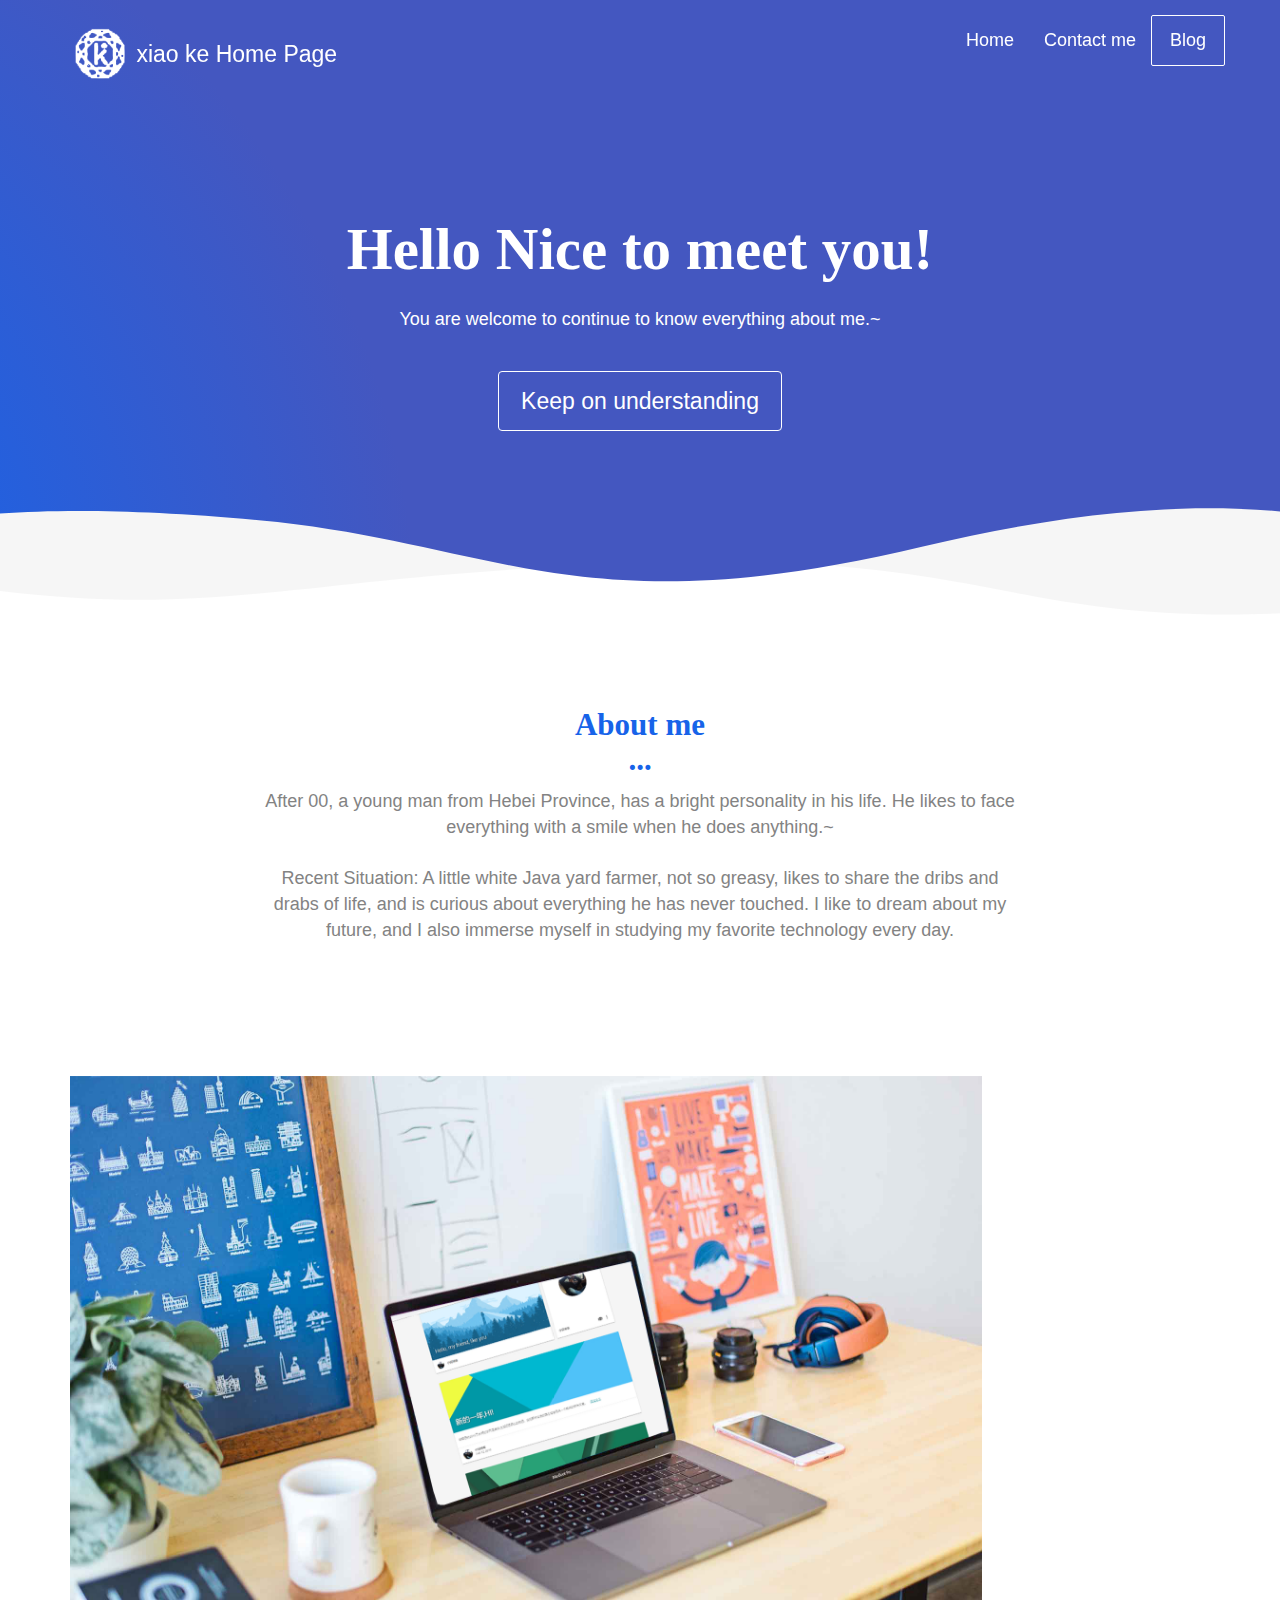
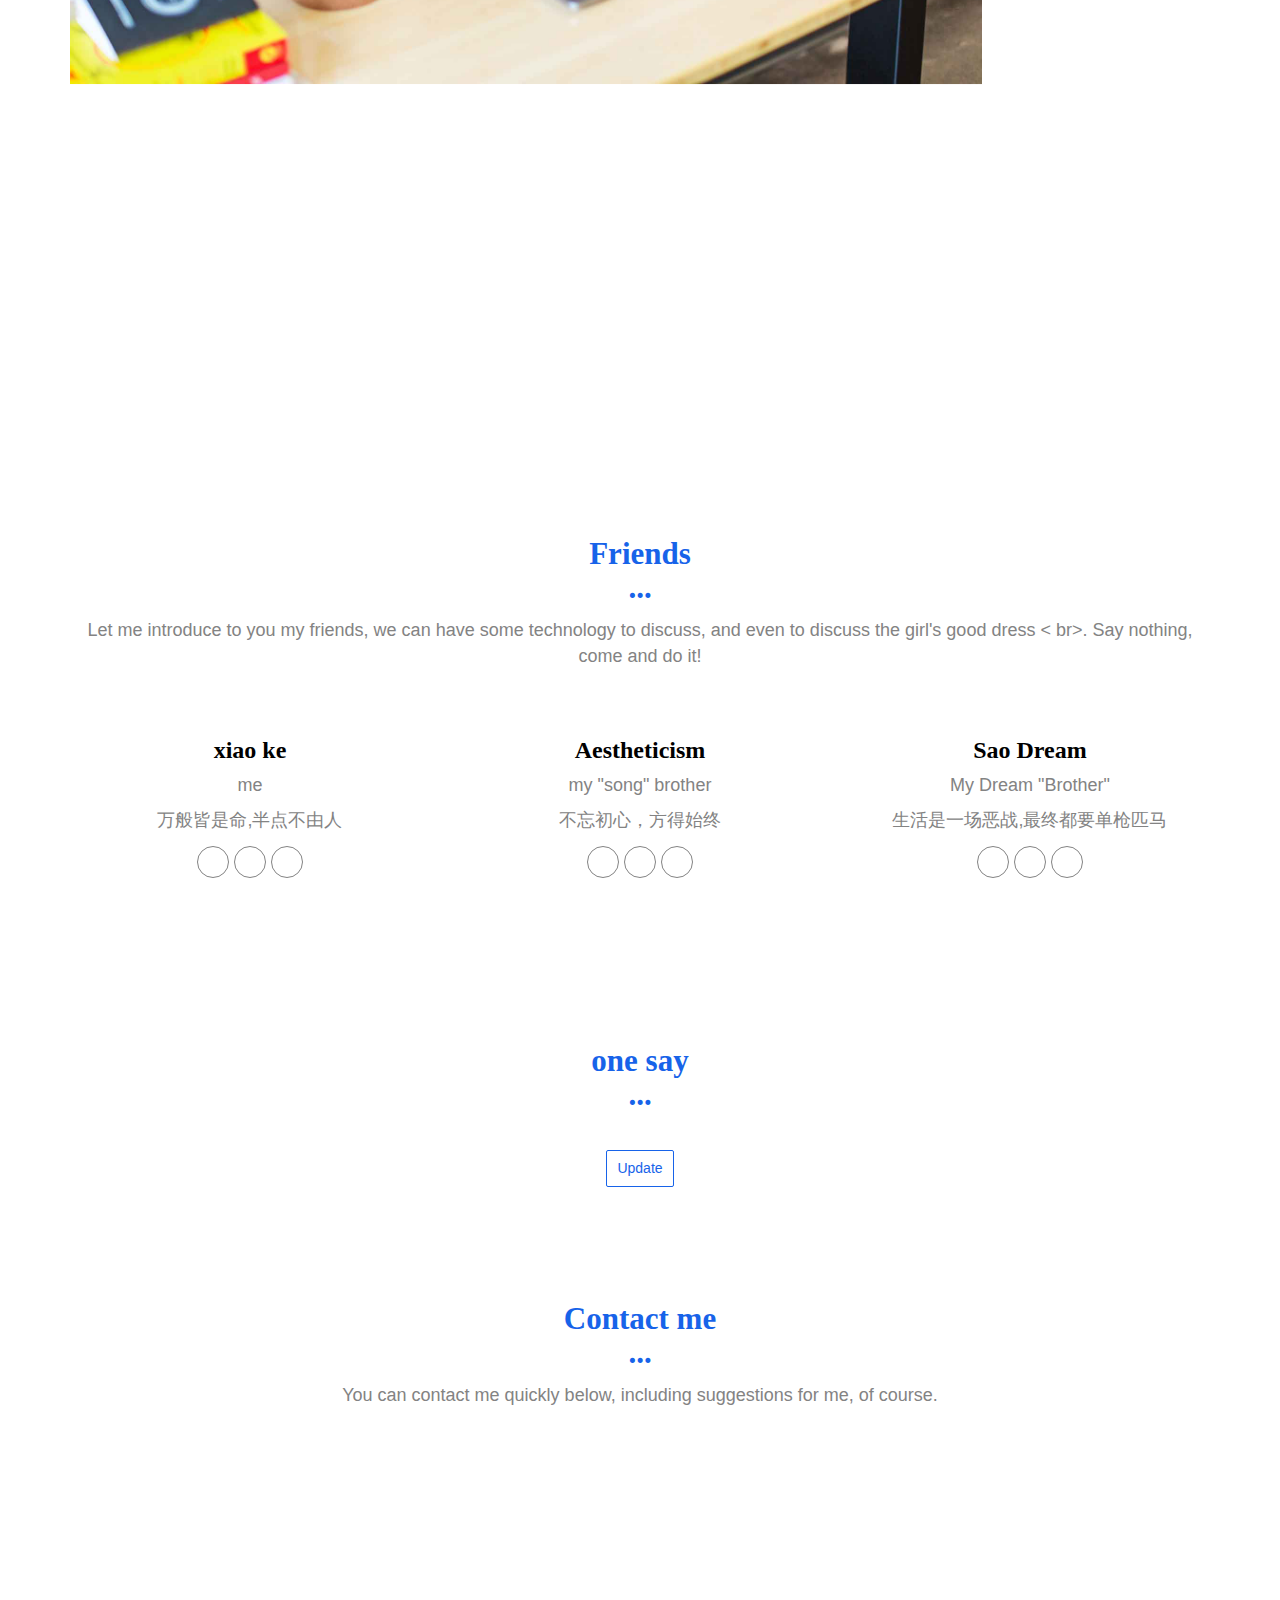
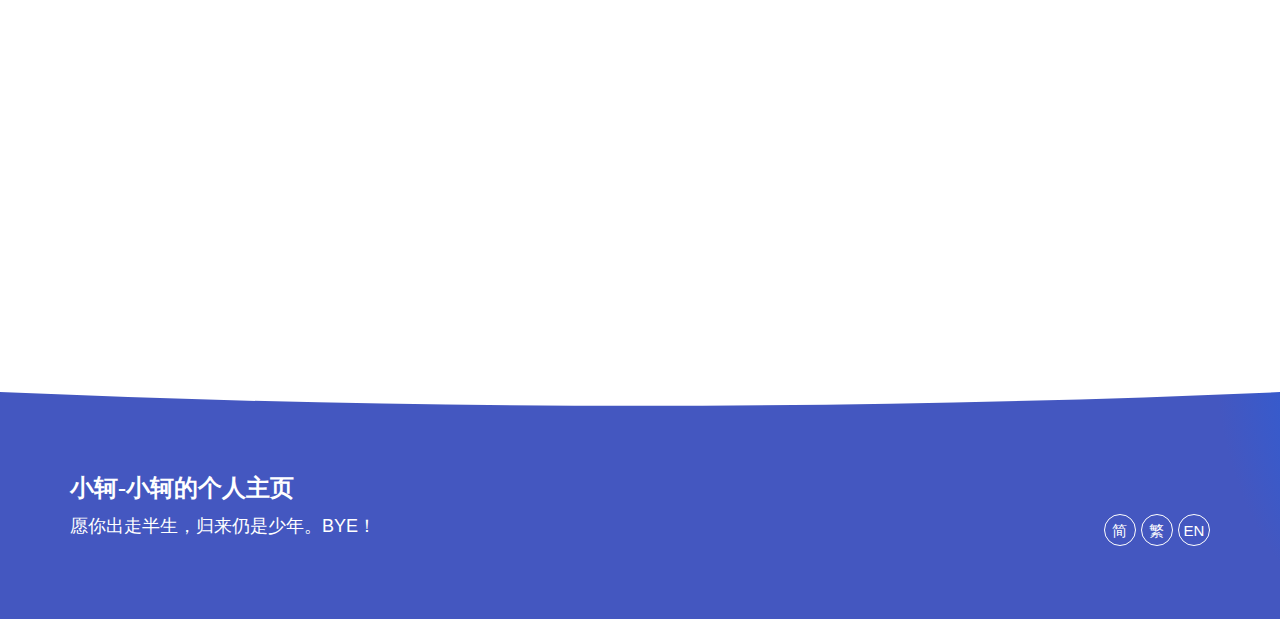
==== en-us/index.html @ dd11d651 "'更新了网站的语言,增加繁体中英'" ====
<!DOCTYPE html>
<html lang="en-us">

<head>
  <meta charset="UTF-8">
  <meta content="IE=edge" http-equiv="X-UA-Compatible">
  <meta content="width=device-width,initial-scale=1" name="viewport">
  <meta name="keywords" content="Small Ke Ke small personal homepage, QQ:2501521908. website: www.keshaowl.cn, small Foucault's personal homepage is small Ke introduced their own page, it is also possible to update their living habits, welcome your arrival. Stationmaster QQ:2501521908">
  <meta name="description" content="Small personal homepage is small Ke Ke introduced their own page, it is also possible to update their living habits, welcome your arrival. Stationmaster QQ:2501521908">

  
  <link href="https://cdn.bootcss.com/font-awesome/4.4.0/css/font-awesome.css" rel="stylesheet">
  <link rel="apple-touch-icon" sizes="180x180" href="https://www.keshaowl.cn/favicon.ico">
  <link href="https://www.keshaowl.cn/favicon.ico" rel="icon">

  <link href="" rel="stylesheet">

  <title>xiao ke - xiao ke personal homepage</title>

  <link href="../assets/css/style.css" rel="stylesheet"></head>

  <!-- en版本调用google字体库 web fonts-->
  <link rel="stylesheet" href="https://fonts.googleapis.com/css?family=Source+Sans+Pro:300,600">
<body> 
<header>
  <nav class="navbar navbar-default active">
    <div class="container">
      <div class="navbar-header">
        <button type="button" class="navbar-toggle collapsed" data-toggle="collapse" data-target="#navbar-collapse" aria-expanded="false">
          <span class="sr-only">Toggle navigation</span>
          <span class="icon-bar"></span>
          <span class="icon-bar"></span>
          <span class="icon-bar"></span>
        </button>
        <a class="navbar-brand" href="#" title="">
          <img src="../logo.png" width="60px" height="60px" class="navbar-logo-img" alt="">
          xiao ke  Home Page
        </a>
      </div>

      <div class="collapse navbar-collapse" id="navbar-collapse">
        <ul class="nav navbar-nav navbar-right">
          <li><a href="./index.html" title="">Home</a></li>
          <li><a href="#concat" title="">Contact me</a></li>
          <li>
            <p>
              <a href="https://www.957xx.cc" class="btn btn-default navbar-btn" title="">Blog</a>
            </p>
          </li>

        </ul>
      </div> 
    </div>
  </nav>
</header>

<!-- index  hi  少年 -->
  <div class="hero-full-container background-image-container white-text-container">
    <div class="container">
      <div class="row">
        <div class="col-xs-12">
          <h1>Hello Nice to meet you!</h1>
          <p>You are welcome to continue to know everything about me.~</p>
          <br>
          <a href="#about" class="btn btn-default btn-lg" title="">Keep on understanding</a>
        </div>
      </div>
    </div>
  </div>

  <div class="section-container">
    <div class="container">
      <div class="row">
        <div class="col-xs-12 col-md-8 col-md-offset-2">
          <div class="text-center" id="about">
            <h2>About me</h2>
            <p>After 00, a young man from Hebei Province, has a bright personality in his life. He likes to face everything with a smile when he does anything.~
            <br>
            <br>
          Recent Situation: A little white Java yard farmer, not so greasy, likes to share the dribs and drabs of life, and is curious about everything he has never touched.

I like to dream about my future, and I also immerse myself in studying my favorite technology every day.
            <br>
        </p>
          </div>
       </div>
      </div>
    </div>
  </div>

  <div class="section-container">
    <div class="container">
      <div class="row">      
          <div class="col-xs-12">


            <div id="carousel-example-generic" class="carousel carousel-fade slide" data-ride="carousel">
                
                <div class="carousel-inner" role="listbox">

                    <div class="item active">
                        <img class="img-responsive" src="../assets/images/img-06.jpg" alt="First slide">
                        <div class="carousel-caption card-shadow reveal">
                          
                          <h3>xiaoke blog</h3>
                          <a class="left carousel-control" href="#carousel-example-generic" role="button" data-slide="prev">
                            <i class="fa fa-chevron-left" aria-hidden="true"></i>
                            <span class="sr-only">Previous</span>
                          </a>
                          <a class="right carousel-control" href="#carousel-example-generic" role="button" data-slide="next">
                            <i class="fa fa-chevron-right" aria-hidden="true"></i>
                            <span class="sr-only">Next</span>
                          </a>
                          <p>
                                &nbsp; &nbsp;Xiao KE blog is my own blog. It has my favorite technology, soul chicken soup and some summaries.

Share your life.

It's also a diary of my own!

Xiao Yi's blog is my own blog. It has my favorite technology, soul chicken soup and some summaries.
Small Ke blog is my own blog operation,
                                <!-- 牛逼山炮大法牛逼,大佬勿喷 -->
                                <br> <br>
                                &nbsp; &nbsp;
                               It was a blog that I started when I was 16 years old. At that time, I was still studying the front-end technology crazily. During this period, I changed it many times and met many friends all the way.
                                <br> <br>
                                &nbsp; &nbsp;
                                No exaggeration to say, it is like a child of mine, you can see the shadow on your body once, welcome you!

                          </p>
                          
                          
                          <a href="https://www.957xx.cc/" class="btn btn-primary" title="Go">
                            Go
                          </a>
                        </div>
                    </div>
                   
                    <div class="item">
                        <img class="img-responsive" src="../assets/images/img-04.jpg" alt="First slide">
                        <div class="carousel-caption card-shadow reveal">

                          <h3>My boot page</h3>
                            <a class="left carousel-control" href="#carousel-example-generic" role="button" data-slide="prev">
                              <i class="fa fa-chevron-left" aria-hidden="true"></i>
                              <span class="sr-only">Previous</span>
                            </a>
                            <a class="right carousel-control" href="#carousel-example-generic" role="button" data-slide="next">
                              <i class="fa fa-chevron-right" aria-hidden="true"></i>
                              <span class="sr-only">Next</span>
                            </a>
                          <p>
                             This page is what I think is a very simple page, but also to the present.
                                 <br>
It may have been thought that it was very simple, but now it still feels very good, can not say the feeling!
                             <br><br>
                             It can lead others to jump around on me, and it is also a simple style that I like very much.

                             <br><br>
                         Of course, this page is my @Big Cousin's, and I didn't write it myself, because I knew it then.

At that time, I didn't know there was a kind of thing called Html.

                          </p>
                         
                          <a href="https://52xk.cc" class="btn btn-primary" title="">
                            Go
                          </a>
                        </div>
                    </div>
               
                </div>
               
            </div>

           
          </div>
          
        </div>  
      
    </div>
  </div>
  

  <div class="section-container">
    <div class="container text-center">
      <div class="row section-container-spacer">
        <div class="col-xs-12 col-md-12">
          <h2>Friends</h2>
          <p>Let me introduce to you my friends, we can have some technology to discuss, and even to discuss the girl's good dress < br>.

Say nothing, come and do it!


             
          </p>
        </div>  
      </div>
      <div class="row">
        <div class="col-xs-12 col-md-4">
          <img src="https://q1.qlogo.cn/g?b=qq&nk=2501521908&s=100" alt="" class="reveal img-responsive reveal-content image-center">
          <h3>xiao ke</h3>
          <h4>me</h4>
          <p>万般皆是命,半点不由人</p>
          <p>
           <a href="tencent://Message/?uin=2501521908" class="social-round-icon fa-icon" title="">
              <i class="fa fa-qq" aria-hidden="true"></i>
            </a>
            <a href="https://github.com/a2501521908" class="social-round-icon fa-icon" title="">
              <i class="fa fa-github" aria-hidden="true"></i>
            </a>
            <a href="#" class="social-round-icon fa-icon" title="">
              <i class="fa fa-home" aria-hidden="true"></i>
            </a>
          </p>
        </div>
       
        <div class="col-xs-12 col-md-4">
          <img src="https://q1.qlogo.cn/g?b=qq&nk=2489193530&s=100" alt="" class="reveal img-responsive reveal-content image-center">
          <h3>Aestheticism</h3>
          <h4>my "song" brother</h4>
          <p>不忘初心，方得始终</p>
          <p>
           <a href="tencent://Message/?uin=2489193530" class="social-round-icon fa-icon" title="">
              <i class="fa fa-qq" aria-hidden="true"></i>
            </a>
            <a href="https://github.com/doubigroup" class="social-round-icon fa-icon" title="">
              <i class="fa fa-github" aria-hidden="true"></i>
            </a>
            <a href="http://qsong.top" class="social-round-icon fa-icon" title="">
              <i class="fa fa-home" aria-hidden="true"></i>
            </a>
          </p>
        </div>
        <div class="col-xs-12 col-md-4">
          <img src="https://q1.qlogo.cn/g?b=qq&nk=1603889221&s=100" alt="" class="reveal img-responsive reveal-content image-center">
          <h3>Sao Dream</h3>
          <h4>My Dream "Brother"</h4>
          <p>生活是一场恶战,最终都要单枪匹马</p>
          <p>
            <a href="tencent://Message/?uin=1603889221" class="social-round-icon fa-icon" title="">
              <i class="fa fa-qq" aria-hidden="true"></i>
            </a>
            <a href="https://github.com/1603889221" class="social-round-icon fa-icon" title="">
              <i class="fa fa-github" aria-hidden="true"></i>
            </a>
            <a href="https://www.uo33.cn/" class="social-round-icon fa-icon" title="">
              <i class="fa fa-home" aria-hidden="true"></i>
            </a>
          </p>
        </div>
      </div>
    </div>
  </div>

  <div class="section-container">
    <div class="container text-center">
      <div class="row section-container-spacer">
        <div class="col-xs-12 col-md-12">
          <h2 class="text-center">one say</h2>
          <p id="onesaying"></p>

          <br>
          <button class="btn btn-primary btn-sm" type="button" id="resetonesaying">Update</button>
        </div>  
      </div>
      
  </div>
 
 
  <div class="section-container contact-container" id="concat">
    <div class="container">
      <div class="row">
        <div class="col-xs-12 col-md-12">
          <div class="section-container-spacer">
            <h2 class="text-center">Contact me</h2>
            <p class="text-center">You can contact me quickly below, including suggestions for me, of course.</p>
          </div>
          <div class="card-container">
            <div class="card card-shadow col-xs-10 col-xs-offset-1 col-md-8 col-md-offset-2 reveal">
              <form action="" class="reveal-content">
                <div class="row">
                  <div class="col-md-7">
                    <div class="form-group">
                      <input type="email" class="form-control" id="email" placeholder="Your email">
                    </div>
                    <div class="form-group">
                      <input type="text" class="form-control" id="subject" placeholder="Title">
                    </div>
                    <div class="form-group">
                      <textarea class="form-control" rows="3" placeholder="Message"></textarea>
                    </div>
                    <button type="submit" class="btn btn-primary">Submit</button>
                  </div>
                  <div class="col-md-5">
                    <ul class="list-unstyled address-container">
                      <li>
                        <span class="fa-icon">
                          <i class="fa fa-envelope" aria-hidden="true"></i>
                        </span>
                        admin@957xx.cc
                      </li>
                      <li>
                        <span class="fa-icon">
                          <i class="fa fa-weibo" aria-hidden="true"></i>
                        </span>
                        <a href="https://weibo.com/u/5658942780/">@你老公叫小轲么</a> 

                      </li>
                    </ul>
                  </div>
                </div>
              </form>
            </div>
         
            </div>
          </div>
        </div>  
      </div>
    </div>
  </div>

<script>
  document.addEventListener("DOMContentLoaded", function (event) {
    navbarFixedTopAnimation();
  });
</script>

<footer class="footer-container white-text-container">
  <div class="container">
    <div class="row">

     
      <div class="col-xs-12">
        <h3>小轲-小轲的个人主页</h3>

        <div class="row">
          <div class="col-xs-12 col-sm-7">
            <p>愿你出走半生，归来仍是少年。<a href="http://52xk.cc/" target="_blank" title="">BYE！</a>
            </p>
          </div>
          <div class="col-xs-12 col-sm-5">
            <p class="text-right">
              <a href="../index.html" class="social-round-icon white-round-icon fa-icon" title="">
                 简
              </a>
              <a href="../zh-hk/index.html" class="social-round-icon white-round-icon fa-icon" title="">
                 繁
              </a>
              <a href="#" class="social-round-icon white-round-icon fa-icon" title="">
                 EN
              </a>
            </p>
          </div>
        </div>
      </div>
    </div>
  </div>
</footer>

<script>
  document.addEventListener("DOMContentLoaded", function (event) {
    navActivePage();
    scrollRevelation('.reveal');
  });
</script>

<script type="text/javascript" src="../assets/js/main.js"></script></body>

<script src="https://cdn.bootcss.com/jquery/3.3.1/jquery.min.js"></script>
<script type="text/javascript">
    var resulthtml="";
   $(function(){
         //页面加载就调用onesayhtml()函数,直接显示
         onesayhtml();
         $("#resetonesaying").click(function(){
            //把返回结果给清空,否则就会重复追加
            resulthtml="";
            onesayhtml();
         })
    })


   function onesayhtml(){
     $.ajax({
        type:"get", 
        url:"https://v1.hitokoto.cn/?c=d&encode=json",
        data:null,
        success:function(data){
            resulthtml+=data.hitokoto+"——"+data.from;
            $("#onesaying").html(resulthtml);
        },
        error:function(){
            Console.log('出错了,我得告诉我的主人');
        }
      
   })
   }    
</script>

</html>
---- assets/css/style.css ----
* Bootstrap v3.3.7 (http://getbootstrap.com)
 * Copyright 2011-2016 Twitter, Inc.
 * Licensed under MIT (https://github.com/twbs/bootstrap/blob/master/LICENSE)
 */
/*! normalize.css v3.0.3 | MIT License | github.com/necolas/normalize.css */html{font-family:sans-serif;-ms-text-size-adjust:100%;-webkit-text-size-adjust:100%}body{margin:0}article,aside,details,figcaption,figure,footer,header,hgroup,main,menu,nav,section,summary{display:block}audio,canvas,progress,video{display:inline-block;vertical-align:baseline}audio:not([controls]){display:none;height:0}[hidden],template{display:none}a{background-color:transparent}a:active,a:hover{outline:0}abbr[title]{border-bottom:1px dotted}b,strong{font-weight:700}dfn{font-style:italic}h1{font-size:2em;margin:.67em 0}mark{background:#ff0;color:#000}small{font-size:80%}sub,sup{font-size:75%;line-height:0;position:relative;vertical-align:baseline}sup{top:-.5em}sub{bottom:-.25em}img{border:0}svg:not(:root){overflow:hidden}figure{margin:1em 40px}hr{box-sizing:content-box;height:0}pre{overflow:auto}code,kbd,pre,samp{font-family:monospace,monospace;font-size:1em}button,input,optgroup,select,textarea{color:inherit;font:inherit;margin:0}button{overflow:visible}button,select{text-transform:none}button,html input[type=button],input[type=reset],input[type=submit]{-webkit-appearance:button;cursor:pointer}button[disabled],html input[disabled]{cursor:default}button::-moz-focus-inner,input::-moz-focus-inner{border:0;padding:0}input{line-height:normal}input[type=checkbox],input[type=radio]{box-sizing:border-box;padding:0}input[type=number]::-webkit-inner-spin-button,input[type=number]::-webkit-outer-spin-button{height:auto}input[type=search]{-webkit-appearance:textfield;box-sizing:content-box}input[type=search]::-webkit-search-cancel-button,input[type=search]::-webkit-search-decoration{-webkit-appearance:none}fieldset{border:1px solid silver;margin:0 2px;padding:.35em .625em .75em}textarea{overflow:auto}optgroup{font-weight:700}table{border-collapse:collapse;border-spacing:0}td,th{padding:0}

/*! Source: https://github.com/h5bp/html5-boilerplate/blob/master/src/css/main.css */@media print{*,:after,:before{background:transparent!important;color:#000!important;box-shadow:none!important;text-shadow:none!important}a,a:visited{text-decoration:underline}a[href]:after{content:" (" attr(href) ")"}abbr[title]:after{content:" (" attr(title) ")"}a[href^="#"]:after,a[href^="javascript:"]:after{content:""}blockquote,pre{border:1px solid #999;page-break-inside:avoid}thead{display:table-header-group}img,tr{page-break-inside:avoid}img{max-width:100%!important}h2,h3,p{orphans:3;widows:3}h2,h3{page-break-after:avoid}.navbar{display:none}.btn>.caret,.dropup>.btn>.caret{border-top-color:#000!important}.label{border:1px solid #000}.table{border-collapse:collapse!important}.table td,.table th{background-color:#fff!important}.table-bordered td,.table-bordered th{border:1px solid #ddd!important}}*,:after,:before{-webkit-box-sizing:border-box;-moz-box-sizing:border-box;box-sizing:border-box}html{font-size:10px;-webkit-tap-highlight-color:transparent}body{font-family:Hind Siliguri,Helvetica,Arial,sans-serif;font-size:18px;line-height:1.42857;color:#838383;background-color:#fff}button,input,select,textarea{font-family:inherit;font-size:inherit;line-height:inherit}a{color:#1763e9;text-decoration:none}a:focus,a:hover{color:#1045a4;text-decoration:underline}a:focus{outline:5px auto -webkit-focus-ring-color;outline-offset:-2px}figure{margin:0}img{vertical-align:middle}.img-responsive{display:block;max-width:100%;height:auto}.img-rounded{border-radius:4px}.img-thumbnail{padding:4px;line-height:1.42857;background-color:#fff;border:1px solid #ddd;border-radius:2px;-webkit-transition:all .2s ease-in-out;-o-transition:all .2s ease-in-out;transition:all .2s ease-in-out;display:inline-block;max-width:100%;height:auto}.img-circle{border-radius:50%}hr{margin-top:25px;margin-bottom:25px;border:0;border-top:1px solid #eee}.sr-only{position:absolute;width:1px;height:1px;margin:-1px;padding:0;overflow:hidden;clip:rect(0,0,0,0);border:0}.sr-only-focusable:active,.sr-only-focusable:focus{position:static;width:auto;height:auto;margin:0;overflow:visible;clip:auto}[role=button]{cursor:pointer}.h1,.h2,.h3,.h4,.h5,.h6,h1,h2,h3,h4,h5,h6{font-family:Martel,Times New Roman,Times,serif;font-weight:900;line-height:1.1;color:#1763e9}.h1 .small,.h1 small,.h2 .small,.h2 small,.h3 .small,.h3 small,.h4 .small,.h4 small,.h5 .small,.h5 small,.h6 .small,.h6 small,h1 .small,h1 small,h2 .small,h2 small,h3 .small,h3 small,h4 .small,h4 small,h5 .small,h5 small,h6 .small,h6 small{font-weight:400;line-height:1;color:#777}.h1,.h2,.h3,h1,h2,h3{margin-top:25px;margin-bottom:12.5px}.h1 .small,.h1 small,.h2 .small,.h2 small,.h3 .small,.h3 small,h1 .small,h1 small,h2 .small,h2 small,h3 .small,h3 small{font-size:65%}.h4,.h5,.h6,h4,h5,h6{margin-top:12.5px;margin-bottom:12.5px}.h4 .small,.h4 small,.h5 .small,.h5 small,.h6 .small,.h6 small,h4 .small,h4 small,h5 .small,h5 small,h6 .small,h6 small{font-size:75%}.h1,h1{font-size:59px}.h2,h2{font-size:31px}.h3,h3{font-size:24px}.h4,.h5,h4,h5{font-size:18px}.h6,h6{font-size:16px}p{margin:0 0 12.5px}.lead{margin-bottom:25px;font-size:20px;font-weight:300;line-height:1.4}@media (min-width:768px){.lead{font-size:27px}}.small,small{font-size:77%}.mark,mark{background-color:#fcf8e3;padding:.2em}.text-left{text-align:left}.text-right{text-align:right}.text-center{text-align:center}.text-justify{text-align:justify}.text-nowrap{white-space:nowrap}.text-lowercase{text-transform:lowercase}.initialism,.text-uppercase{text-transform:uppercase}.text-capitalize{text-transform:capitalize}.text-muted{color:#777}.text-primary{color:#1763e9}a.text-primary:focus,a.text-primary:hover{color:#124fbb}.text-success{color:#fff}a.text-success:focus,a.text-success:hover{color:#e6e6e6}.text-info{color:#31708f}a.text-info:focus,a.text-info:hover{color:#245269}.text-warning{color:#8a6d3b}a.text-warning:focus,a.text-warning:hover{color:#66512c}.text-danger{color:#fff}a.text-danger:focus,a.text-danger:hover{color:#e6e6e6}.bg-primary{color:#fff;background-color:#1763e9}a.bg-primary:focus,a.bg-primary:hover{background-color:#124fbb}.bg-success{background-color:#08005f}a.bg-success:focus,a.bg-success:hover{background-color:#04002c}.bg-info{background-color:#d9edf7}a.bg-info:focus,a.bg-info:hover{background-color:#afd9ee}.bg-warning{background-color:#fcf8e3}a.bg-warning:focus,a.bg-warning:hover{background-color:#f7ecb5}.bg-danger{background-color:#ca044b}a.bg-danger:focus,a.bg-danger:hover{background-color:#980338}.page-header{padding-bottom:11.5px;margin:50px 0 25px;border-bottom:1px solid #eee}ol,ul{margin-top:0;margin-bottom:12.5px}ol ol,ol ul,ul ol,ul ul{margin-bottom:0}.list-inline,.list-unstyled{padding-left:0;list-style:none}.list-inline{margin-left:-5px}.list-inline>li{display:inline-block;padding-left:5px;padding-right:5px}dl{margin-top:0;margin-bottom:25px}dd,dt{line-height:1.42857}dt{font-weight:700}dd{margin-left:0}.dl-horizontal dd:after,.dl-horizontal dd:before{content:" ";display:table}.dl-horizontal dd:after{clear:both}@media (min-width:768px){.dl-horizontal dt{float:left;width:160px;clear:left;text-align:right;overflow:hidden;text-overflow:ellipsis;white-space:nowrap}.dl-horizontal dd{margin-left:180px}}abbr[data-original-title],abbr[title]{cursor:help;border-bottom:1px dotted #777}.initialism{font-size:90%}blockquote{padding:12.5px 25px;margin:0 0 25px;font-size:22.5px;border-left:5px solid #eee}blockquote ol:last-child,blockquote p:last-child,blockquote ul:last-child{margin-bottom:0}blockquote .small,blockquote footer,blockquote small{display:block;font-size:80%;line-height:1.42857;color:#777}blockquote .small:before,blockquote footer:before,blockquote small:before{content:"\2014   \A0"}.blockquote-reverse,blockquote.pull-right{padding-right:15px;padding-left:0;border-right:5px solid #eee;border-left:0;text-align:right}.blockquote-reverse .small:before,.blockquote-reverse footer:before,.blockquote-reverse small:before,blockquote.pull-right .small:before,blockquote.pull-right footer:before,blockquote.pull-right small:before{content:""}.blockquote-reverse .small:after,.blockquote-reverse footer:after,.blockquote-reverse small:after,blockquote.pull-right .small:after,blockquote.pull-right footer:after,blockquote.pull-right small:after{content:"\A0   \2014"}address{margin-bottom:25px;font-style:normal;line-height:1.42857}code,kbd,pre,samp{font-family:Menlo,Monaco,Consolas,Courier New,monospace}code{color:#c7254e;background-color:#f9f2f4}code,kbd{padding:2px 4px;font-size:90%;border-radius:2px}kbd{color:#fff;background-color:#333;box-shadow:inset 0 -1px 0 rgba(0,0,0,.25)}kbd kbd{padding:0;font-size:100%;font-weight:700;box-shadow:none}pre{display:block;padding:12px;margin:0 0 12.5px;font-size:17px;line-height:1.42857;word-break:break-all;word-wrap:break-word;color:#333;background-color:#f5f5f5;border:1px solid #ccc;border-radius:2px}pre code{padding:0;font-size:inherit;color:inherit;white-space:pre-wrap;background-color:transparent;border-radius:0}.pre-scrollable{max-height:340px;overflow-y:scroll}.container{margin-right:auto;margin-left:auto;padding-left:15px;padding-right:15px}.container:after,.container:before{content:" ";display:table}.container:after{clear:both}@media (min-width:768px){.container{width:750px}}@media (min-width:992px){.container{width:970px}}@media (min-width:1200px){.container{width:1170px}}.container-fluid{margin-right:auto;margin-left:auto;padding-left:15px;padding-right:15px}.container-fluid:after,.container-fluid:before{content:" ";display:table}.container-fluid:after{clear:both}.row{margin-left:-15px;margin-right:-15px}.row:after,.row:before{content:" ";display:table}.row:after{clear:both}.col-lg-1,.col-lg-2,.col-lg-3,.col-lg-4,.col-lg-5,.col-lg-6,.col-lg-7,.col-lg-8,.col-lg-9,.col-lg-10,.col-lg-11,.col-lg-12,.col-md-1,.col-md-2,.col-md-3,.col-md-4,.col-md-5,.col-md-6,.col-md-7,.col-md-8,.col-md-9,.col-md-10,.col-md-11,.col-md-12,.col-sm-1,.col-sm-2,.col-sm-3,.col-sm-4,.col-sm-5,.col-sm-6,.col-sm-7,.col-sm-8,.col-sm-9,.col-sm-10,.col-sm-11,.col-sm-12,.col-xs-1,.col-xs-2,.col-xs-3,.col-xs-4,.col-xs-5,.col-xs-6,.col-xs-7,.col-xs-8,.col-xs-9,.col-xs-10,.col-xs-11,.col-xs-12{position:relative;min-height:1px;padding-left:15px;padding-right:15px}.col-xs-1,.col-xs-2,.col-xs-3,.col-xs-4,.col-xs-5,.col-xs-6,.col-xs-7,.col-xs-8,.col-xs-9,.col-xs-10,.col-xs-11,.col-xs-12{float:left}.col-xs-1{width:8.33333%}.col-xs-2{width:16.66667%}.col-xs-3{width:25%}.col-xs-4{width:33.33333%}.col-xs-5{width:41.66667%}.col-xs-6{width:50%}.col-xs-7{width:58.33333%}.col-xs-8{width:66.66667%}.col-xs-9{width:75%}.col-xs-10{width:83.33333%}.col-xs-11{width:91.66667%}.col-xs-12{width:100%}.col-xs-pull-0{right:auto}.col-xs-pull-1{right:8.33333%}.col-xs-pull-2{right:16.66667%}.col-xs-pull-3{right:25%}.col-xs-pull-4{right:33.33333%}.col-xs-pull-5{right:41.66667%}.col-xs-pull-6{right:50%}.col-xs-pull-7{right:58.33333%}.col-xs-pull-8{right:66.66667%}.col-xs-pull-9{right:75%}.col-xs-pull-10{right:83.33333%}.col-xs-pull-11{right:91.66667%}.col-xs-pull-12{right:100%}.col-xs-push-0{left:auto}.col-xs-push-1{left:8.33333%}.col-xs-push-2{left:16.66667%}.col-xs-push-3{left:25%}.col-xs-push-4{left:33.33333%}.col-xs-push-5{left:41.66667%}.col-xs-push-6{left:50%}.col-xs-push-7{left:58.33333%}.col-xs-push-8{left:66.66667%}.col-xs-push-9{left:75%}.col-xs-push-10{left:83.33333%}.col-xs-push-11{left:91.66667%}.col-xs-push-12{left:100%}.col-xs-offset-0{margin-left:0}.col-xs-offset-1{margin-left:8.33333%}.col-xs-offset-2{margin-left:16.66667%}.col-xs-offset-3{margin-left:25%}.col-xs-offset-4{margin-left:33.33333%}.col-xs-offset-5{margin-left:41.66667%}.col-xs-offset-6{margin-left:50%}.col-xs-offset-7{margin-left:58.33333%}.col-xs-offset-8{margin-left:66.66667%}.col-xs-offset-9{margin-left:75%}.col-xs-offset-10{margin-left:83.33333%}.col-xs-offset-11{margin-left:91.66667%}.col-xs-offset-12{margin-left:100%}@media (min-width:768px){.col-sm-1,.col-sm-2,.col-sm-3,.col-sm-4,.col-sm-5,.col-sm-6,.col-sm-7,.col-sm-8,.col-sm-9,.col-sm-10,.col-sm-11,.col-sm-12{float:left}.col-sm-1{width:8.33333%}.col-sm-2{width:16.66667%}.col-sm-3{width:25%}.col-sm-4{width:33.33333%}.col-sm-5{width:41.66667%}.col-sm-6{width:50%}.col-sm-7{width:58.33333%}.col-sm-8{width:66.66667%}.col-sm-9{width:75%}.col-sm-10{width:83.33333%}.col-sm-11{width:91.66667%}.col-sm-12{width:100%}.col-sm-pull-0{right:auto}.col-sm-pull-1{right:8.33333%}.col-sm-pull-2{right:16.66667%}.col-sm-pull-3{right:25%}.col-sm-pull-4{right:33.33333%}.col-sm-pull-5{right:41.66667%}.col-sm-pull-6{right:50%}.col-sm-pull-7{right:58.33333%}.col-sm-pull-8{right:66.66667%}.col-sm-pull-9{right:75%}.col-sm-pull-10{right:83.33333%}.col-sm-pull-11{right:91.66667%}.col-sm-pull-12{right:100%}.col-sm-push-0{left:auto}.col-sm-push-1{left:8.33333%}.col-sm-push-2{left:16.66667%}.col-sm-push-3{left:25%}.col-sm-push-4{left:33.33333%}.col-sm-push-5{left:41.66667%}.col-sm-push-6{left:50%}.col-sm-push-7{left:58.33333%}.col-sm-push-8{left:66.66667%}.col-sm-push-9{left:75%}.col-sm-push-10{left:83.33333%}.col-sm-push-11{left:91.66667%}.col-sm-push-12{left:100%}.col-sm-offset-0{margin-left:0}.col-sm-offset-1{margin-left:8.33333%}.col-sm-offset-2{margin-left:16.66667%}.col-sm-offset-3{margin-left:25%}.col-sm-offset-4{margin-left:33.33333%}.col-sm-offset-5{margin-left:41.66667%}.col-sm-offset-6{margin-left:50%}.col-sm-offset-7{margin-left:58.33333%}.col-sm-offset-8{margin-left:66.66667%}.col-sm-offset-9{margin-left:75%}.col-sm-offset-10{margin-left:83.33333%}.col-sm-offset-11{margin-left:91.66667%}.col-sm-offset-12{margin-left:100%}}@media (min-width:992px){.col-md-1,.col-md-2,.col-md-3,.col-md-4,.col-md-5,.col-md-6,.col-md-7,.col-md-8,.col-md-9,.col-md-10,.col-md-11,.col-md-12{float:left}.col-md-1{width:8.33333%}.col-md-2{width:16.66667%}.col-md-3{width:25%}.col-md-4{width:33.33333%}.col-md-5{width:41.66667%}.col-md-6{width:50%}.col-md-7{width:58.33333%}.col-md-8{width:66.66667%}.col-md-9{width:75%}.col-md-10{width:83.33333%}.col-md-11{width:91.66667%}.col-md-12{width:100%}.col-md-pull-0{right:auto}.col-md-pull-1{right:8.33333%}.col-md-pull-2{right:16.66667%}.col-md-pull-3{right:25%}.col-md-pull-4{right:33.33333%}.col-md-pull-5{right:41.66667%}.col-md-pull-6{right:50%}.col-md-pull-7{right:58.33333%}.col-md-pull-8{right:66.66667%}.col-md-pull-9{right:75%}.col-md-pull-10{right:83.33333%}.col-md-pull-11{right:91.66667%}.col-md-pull-12{right:100%}.col-md-push-0{left:auto}.col-md-push-1{left:8.33333%}.col-md-push-2{left:16.66667%}.col-md-push-3{left:25%}.col-md-push-4{left:33.33333%}.col-md-push-5{left:41.66667%}.col-md-push-6{left:50%}.col-md-push-7{left:58.33333%}.col-md-push-8{left:66.66667%}.col-md-push-9{left:75%}.col-md-push-10{left:83.33333%}.col-md-push-11{left:91.66667%}.col-md-push-12{left:100%}.col-md-offset-0{margin-left:0}.col-md-offset-1{margin-left:8.33333%}.col-md-offset-2{margin-left:16.66667%}.col-md-offset-3{margin-left:25%}.col-md-offset-4{margin-left:33.33333%}.col-md-offset-5{margin-left:41.66667%}.col-md-offset-6{margin-left:50%}.col-md-offset-7{margin-left:58.33333%}.col-md-offset-8{margin-left:66.66667%}.col-md-offset-9{margin-left:75%}.col-md-offset-10{margin-left:83.33333%}.col-md-offset-11{margin-left:91.66667%}.col-md-offset-12{margin-left:100%}}@media (min-width:1200px){.col-lg-1,.col-lg-2,.col-lg-3,.col-lg-4,.col-lg-5,.col-lg-6,.col-lg-7,.col-lg-8,.col-lg-9,.col-lg-10,.col-lg-11,.col-lg-12{float:left}.col-lg-1{width:8.33333%}.col-lg-2{width:16.66667%}.col-lg-3{width:25%}.col-lg-4{width:33.33333%}.col-lg-5{width:41.66667%}.col-lg-6{width:50%}.col-lg-7{width:58.33333%}.col-lg-8{width:66.66667%}.col-lg-9{width:75%}.col-lg-10{width:83.33333%}.col-lg-11{width:91.66667%}.col-lg-12{width:100%}.col-lg-pull-0{right:auto}.col-lg-pull-1{right:8.33333%}.col-lg-pull-2{right:16.66667%}.col-lg-pull-3{right:25%}.col-lg-pull-4{right:33.33333%}.col-lg-pull-5{right:41.66667%}.col-lg-pull-6{right:50%}.col-lg-pull-7{right:58.33333%}.col-lg-pull-8{right:66.66667%}.col-lg-pull-9{right:75%}.col-lg-pull-10{right:83.33333%}.col-lg-pull-11{right:91.66667%}.col-lg-pull-12{right:100%}.col-lg-push-0{left:auto}.col-lg-push-1{left:8.33333%}.col-lg-push-2{left:16.66667%}.col-lg-push-3{left:25%}.col-lg-push-4{left:33.33333%}.col-lg-push-5{left:41.66667%}.col-lg-push-6{left:50%}.col-lg-push-7{left:58.33333%}.col-lg-push-8{left:66.66667%}.col-lg-push-9{left:75%}.col-lg-push-10{left:83.33333%}.col-lg-push-11{left:91.66667%}.col-lg-push-12{left:100%}.col-lg-offset-0{margin-left:0}.col-lg-offset-1{margin-left:8.33333%}.col-lg-offset-2{margin-left:16.66667%}.col-lg-offset-3{margin-left:25%}.col-lg-offset-4{margin-left:33.33333%}.col-lg-offset-5{margin-left:41.66667%}.col-lg-offset-6{margin-left:50%}.col-lg-offset-7{margin-left:58.33333%}.col-lg-offset-8{margin-left:66.66667%}.col-lg-offset-9{margin-left:75%}.col-lg-offset-10{margin-left:83.33333%}.col-lg-offset-11{margin-left:91.66667%}.col-lg-offset-12{margin-left:100%}}table{background-color:transparent}caption{padding-top:8px;padding-bottom:8px;color:#777}caption,th{text-align:left}.table{width:100%;max-width:100%;margin-bottom:25px}.table>tbody>tr>td,.table>tbody>tr>th,.table>tfoot>tr>td,.table>tfoot>tr>th,.table>thead>tr>td,.table>thead>tr>th{padding:8px;line-height:1.42857;vertical-align:top;border-top:1px solid #ddd}.table>thead>tr>th{vertical-align:bottom;border-bottom:2px solid #ddd}.table>caption+thead>tr:first-child>td,.table>caption+thead>tr:first-child>th,.table>colgroup+thead>tr:first-child>td,.table>colgroup+thead>tr:first-child>th,.table>thead:first-child>tr:first-child>td,.table>thead:first-child>tr:first-child>th{border-top:0}.table>tbody+tbody{border-top:2px solid #ddd}.table .table{background-color:#fff}.table-condensed>tbody>tr>td,.table-condensed>tbody>tr>th,.table-condensed>tfoot>tr>td,.table-condensed>tfoot>tr>th,.table-condensed>thead>tr>td,.table-condensed>thead>tr>th{padding:5px}.table-bordered,.table-bordered>tbody>tr>td,.table-bordered>tbody>tr>th,.table-bordered>tfoot>tr>td,.table-bordered>tfoot>tr>th,.table-bordered>thead>tr>td,.table-bordered>thead>tr>th{border:1px solid #ddd}.table-bordered>thead>tr>td,.table-bordered>thead>tr>th{border-bottom-width:2px}.table-striped>tbody>tr:nth-of-type(odd){background-color:#f9f9f9}.table-hover>tbody>tr:hover{background-color:#f5f5f5}table col[class*=col-]{position:static;float:none;display:table-column}table td[class*=col-],table th[class*=col-]{position:static;float:none;display:table-cell}.table>tbody>tr.active>td,.table>tbody>tr.active>th,.table>tbody>tr>td.active,.table>tbody>tr>th.active,.table>tfoot>tr.active>td,.table>tfoot>tr.active>th,.table>tfoot>tr>td.active,.table>tfoot>tr>th.active,.table>thead>tr.active>td,.table>thead>tr.active>th,.table>thead>tr>td.active,.table>thead>tr>th.active{background-color:#f5f5f5}.table-hover>tbody>tr.active:hover>td,.table-hover>tbody>tr.active:hover>th,.table-hover>tbody>tr:hover>.active,.table-hover>tbody>tr>td.active:hover,.table-hover>tbody>tr>th.active:hover{background-color:#e8e8e8}.table>tbody>tr.success>td,.table>tbody>tr.success>th,.table>tbody>tr>td.success,.table>tbody>tr>th.success,.table>tfoot>tr.success>td,.table>tfoot>tr.success>th,.table>tfoot>tr>td.success,.table>tfoot>tr>th.success,.table>thead>tr.success>td,.table>thead>tr.success>th,.table>thead>tr>td.success,.table>thead>tr>th.success{background-color:#08005f}.table-hover>tbody>tr.success:hover>td,.table-hover>tbody>tr.success:hover>th,.table-hover>tbody>tr:hover>.success,.table-hover>tbody>tr>td.success:hover,.table-hover>tbody>tr>th.success:hover{background-color:#060046}.table>tbody>tr.info>td,.table>tbody>tr.info>th,.table>tbody>tr>td.info,.table>tbody>tr>th.info,.table>tfoot>tr.info>td,.table>tfoot>tr.info>th,.table>tfoot>tr>td.info,.table>tfoot>tr>th.info,.table>thead>tr.info>td,.table>thead>tr.info>th,.table>thead>tr>td.info,.table>thead>tr>th.info{background-color:#d9edf7}.table-hover>tbody>tr.info:hover>td,.table-hover>tbody>tr.info:hover>th,.table-hover>tbody>tr:hover>.info,.table-hover>tbody>tr>td.info:hover,.table-hover>tbody>tr>th.info:hover{background-color:#c4e3f3}.table>tbody>tr.warning>td,.table>tbody>tr.warning>th,.table>tbody>tr>td.warning,.table>tbody>tr>th.warning,.table>tfoot>tr.warning>td,.table>tfoot>tr.warning>th,.table>tfoot>tr>td.warning,.table>tfoot>tr>th.warning,.table>thead>tr.warning>td,.table>thead>tr.warning>th,.table>thead>tr>td.warning,.table>thead>tr>th.warning{background-color:#fcf8e3}.table-hover>tbody>tr.warning:hover>td,.table-hover>tbody>tr.warning:hover>th,.table-hover>tbody>tr:hover>.warning,.table-hover>tbody>tr>td.warning:hover,.table-hover>tbody>tr>th.warning:hover{background-color:#faf2cc}.table>tbody>tr.danger>td,.table>tbody>tr.danger>th,.table>tbody>tr>td.danger,.table>tbody>tr>th.danger,.table>tfoot>tr.danger>td,.table>tfoot>tr.danger>th,.table>tfoot>tr>td.danger,.table>tfoot>tr>th.danger,.table>thead>tr.danger>td,.table>thead>tr.danger>th,.table>thead>tr>td.danger,.table>thead>tr>th.danger{background-color:#ca044b}.table-hover>tbody>tr.danger:hover>td,.table-hover>tbody>tr.danger:hover>th,.table-hover>tbody>tr:hover>.danger,.table-hover>tbody>tr>td.danger:hover,.table-hover>tbody>tr>th.danger:hover{background-color:#b10442}.table-responsive{overflow-x:auto;min-height:.01%}@media screen and (max-width:767px){.table-responsive{width:100%;margin-bottom:18.75px;overflow-y:hidden;-ms-overflow-style:-ms-autohiding-scrollbar;border:1px solid #ddd}.table-responsive>.table{margin-bottom:0}.table-responsive>.table>tbody>tr>td,.table-responsive>.table>tbody>tr>th,.table-responsive>.table>tfoot>tr>td,.table-responsive>.table>tfoot>tr>th,.table-responsive>.table>thead>tr>td,.table-responsive>.table>thead>tr>th{white-space:nowrap}.table-responsive>.table-bordered{border:0}.table-responsive>.table-bordered>tbody>tr>td:first-child,.table-responsive>.table-bordered>tbody>tr>th:first-child,.table-responsive>.table-bordered>tfoot>tr>td:first-child,.table-responsive>.table-bordered>tfoot>tr>th:first-child,.table-responsive>.table-bordered>thead>tr>td:first-child,.table-responsive>.table-bordered>thead>tr>th:first-child{border-left:0}.table-responsive>.table-bordered>tbody>tr>td:last-child,.table-responsive>.table-bordered>tbody>tr>th:last-child,.table-responsive>.table-bordered>tfoot>tr>td:last-child,.table-responsive>.table-bordered>tfoot>tr>th:last-child,.table-responsive>.table-bordered>thead>tr>td:last-child,.table-responsive>.table-bordered>thead>tr>th:last-child{border-right:0}.table-responsive>.table-bordered>tbody>tr:last-child>td,.table-responsive>.table-bordered>tbody>tr:last-child>th,.table-responsive>.table-bordered>tfoot>tr:last-child>td,.table-responsive>.table-bordered>tfoot>tr:last-child>th{border-bottom:0}}fieldset{margin:0;min-width:0}fieldset,legend{padding:0;border:0}legend{display:block;width:100%;margin-bottom:25px;font-size:27px;line-height:inherit;color:#333;border-bottom:1px solid #e5e5e5}label{display:inline-block;max-width:100%;margin-bottom:5px;font-weight:700}input[type=search]{-webkit-box-sizing:border-box;-moz-box-sizing:border-box;box-sizing:border-box}input[type=checkbox],input[type=radio]{margin:4px 0 0;margin-top:1px\9;line-height:normal}input[type=file]{display:block}input[type=range]{display:block;width:100%}select[multiple],select[size]{height:auto}input[type=checkbox]:focus,input[type=file]:focus,input[type=radio]:focus{outline:5px auto -webkit-focus-ring-color;outline-offset:-2px}output{padding-top:13px}.form-control,output{display:block;font-size:18px;line-height:1.42857;color:#555}.form-control{width:100%;height:51px;padding:12px 18px;background-color:#fff;background-image:none;border:1px solid #ddd;border-radius:2px;-webkit-box-shadow:inset 0 1px 1px rgba(0,0,0,.075);box-shadow:inset 0 1px 1px rgba(0,0,0,.075);-webkit-transition:border-color .15s ease-in-out,box-shadow .15s ease-in-out;-o-transition:border-color ease-in-out .15s,box-shadow ease-in-out .15s;transition:border-color .15s ease-in-out,box-shadow .15s ease-in-out}.form-control:focus{border-color:#66afe9;-webkit-box-shadow:inset 0 1px 1px rgba(0,0,0,.075),0 0 8px rgba(102,175,233,.6);box-shadow:inset 0 1px 1px rgba(0,0,0,.075),0 0 8px rgba(102,175,233,.6)}.form-control::-moz-placeholder{color:#999;opacity:1}.form-control:-ms-input-placeholder{color:#999}.form-control::-webkit-input-placeholder{color:#999}.form-control::-ms-expand{border:0;background-color:transparent}.form-control[disabled],.form-control[readonly],fieldset[disabled] .form-control{background-color:#eee;opacity:1}.form-control[disabled],fieldset[disabled] .form-control{cursor:not-allowed}textarea.form-control{height:auto}input[type=search]{-webkit-appearance:none}@media screen and (-webkit-min-device-pixel-ratio:0){input[type=date].form-control,input[type=datetime-local].form-control,input[type=month].form-control,input[type=time].form-control{line-height:51px}.input-group-sm>.input-group-btn>input[type=date].btn,.input-group-sm>.input-group-btn>input[type=datetime-local].btn,.input-group-sm>.input-group-btn>input[type=month].btn,.input-group-sm>.input-group-btn>input[type=time].btn,.input-group-sm>input[type=date].form-control,.input-group-sm>input[type=date].input-group-addon,.input-group-sm>input[type=datetime-local].form-control,.input-group-sm>input[type=datetime-local].input-group-addon,.input-group-sm>input[type=month].form-control,.input-group-sm>input[type=month].input-group-addon,.input-group-sm>input[type=time].form-control,.input-group-sm>input[type=time].input-group-addon,.input-group-sm input[type=date],.input-group-sm input[type=datetime-local],.input-group-sm input[type=month],.input-group-sm input[type=time],input[type=date].input-sm,input[type=datetime-local].input-sm,input[type=month].input-sm,input[type=time].input-sm{line-height:37px}.input-group-lg>.input-group-btn>input[type=date].btn,.input-group-lg>.input-group-btn>input[type=datetime-local].btn,.input-group-lg>.input-group-btn>input[type=month].btn,.input-group-lg>.input-group-btn>input[type=time].btn,.input-group-lg>input[type=date].form-control,.input-group-lg>input[type=date].input-group-addon,.input-group-lg>input[type=datetime-local].form-control,.input-group-lg>input[type=datetime-local].input-group-addon,.input-group-lg>input[type=month].form-control,.input-group-lg>input[type=month].input-group-addon,.input-group-lg>input[type=time].form-control,.input-group-lg>input[type=time].input-group-addon,.input-group-lg input[type=date],.input-group-lg input[type=datetime-local],.input-group-lg input[type=month],.input-group-lg input[type=time],input[type=date].input-lg,input[type=datetime-local].input-lg,input[type=month].input-lg,input[type=time].input-lg{line-height:61px}}.form-group{margin-bottom:15px}.checkbox,.radio{position:relative;display:block;margin-top:10px;margin-bottom:10px}.checkbox label,.radio label{min-height:25px;padding-left:20px;margin-bottom:0;font-weight:400;cursor:pointer}.checkbox-inline input[type=checkbox],.checkbox input[type=checkbox],.radio-inline input[type=radio],.radio input[type=radio]{position:absolute;margin-left:-20px;margin-top:4px\9}.checkbox+.checkbox,.radio+.radio{margin-top:-5px}.checkbox-inline,.radio-inline{position:relative;display:inline-block;padding-left:20px;margin-bottom:0;vertical-align:middle;font-weight:400;cursor:pointer}.checkbox-inline+.checkbox-inline,.radio-inline+.radio-inline{margin-top:0;margin-left:10px}.checkbox-inline.disabled,.checkbox.disabled label,.radio-inline.disabled,.radio.disabled label,fieldset[disabled] .checkbox-inline,fieldset[disabled] .checkbox label,fieldset[disabled] .radio-inline,fieldset[disabled] .radio label,fieldset[disabled] input[type=checkbox],fieldset[disabled] input[type=radio],input[type=checkbox].disabled,input[type=checkbox][disabled],input[type=radio].disabled,input[type=radio][disabled]{cursor:not-allowed}.form-control-static{padding-top:13px;padding-bottom:13px;margin-bottom:0;min-height:43px}.form-control-static.input-lg,.form-control-static.input-sm,.input-group-lg>.form-control-static.form-control,.input-group-lg>.form-control-static.input-group-addon,.input-group-lg>.input-group-btn>.form-control-static.btn,.input-group-sm>.form-control-static.form-control,.input-group-sm>.form-control-static.input-group-addon,.input-group-sm>.input-group-btn>.form-control-static.btn{padding-left:0;padding-right:0}.input-group-sm>.form-control,.input-group-sm>.input-group-addon,.input-group-sm>.input-group-btn>.btn,.input-sm{height:37px;padding:7px 10px;font-size:14px;line-height:1.5;border-radius:2px}.input-group-sm>.input-group-btn>select.btn,.input-group-sm>select.form-control,.input-group-sm>select.input-group-addon,select.input-sm{height:37px;line-height:37px}.input-group-sm>.input-group-btn>select[multiple].btn,.input-group-sm>.input-group-btn>textarea.btn,.input-group-sm>select[multiple].form-control,.input-group-sm>select[multiple].input-group-addon,.input-group-sm>textarea.form-control,.input-group-sm>textarea.input-group-addon,select[multiple].input-sm,textarea.input-sm{height:auto}.form-group-sm .form-control{height:37px;padding:7px 10px;font-size:14px;line-height:1.5;border-radius:2px}.form-group-sm select.form-control{height:37px;line-height:37px}.form-group-sm select[multiple].form-control,.form-group-sm textarea.form-control{height:auto}.form-group-sm .form-control-static{height:37px;min-height:39px;padding:8px 10px;font-size:14px;line-height:1.5}.input-group-lg>.form-control,.input-group-lg>.input-group-addon,.input-group-lg>.input-group-btn>.btn,.input-lg{height:61px;padding:14px 22px;font-size:23px;line-height:1.33333;border-radius:4px}.input-group-lg>.input-group-btn>select.btn,.input-group-lg>select.form-control,.input-group-lg>select.input-group-addon,select.input-lg{height:61px;line-height:61px}.input-group-lg>.input-group-btn>select[multiple].btn,.input-group-lg>.input-group-btn>textarea.btn,.input-group-lg>select[multiple].form-control,.input-group-lg>select[multiple].input-group-addon,.input-group-lg>textarea.form-control,.input-group-lg>textarea.input-group-addon,select[multiple].input-lg,textarea.input-lg{height:auto}.form-group-lg .form-control{height:61px;padding:14px 22px;font-size:23px;line-height:1.33333;border-radius:4px}.form-group-lg select.form-control{height:61px;line-height:61px}.form-group-lg select[multiple].form-control,.form-group-lg textarea.form-control{height:auto}.form-group-lg .form-control-static{height:61px;min-height:48px;padding:15px 22px;font-size:23px;line-height:1.33333}.has-feedback{position:relative}.has-feedback .form-control{padding-right:63.75px}.form-control-feedback{position:absolute;top:0;right:0;z-index:2;display:block;width:51px;height:51px;line-height:51px;text-align:center;pointer-events:none}.form-group-lg .form-control+.form-control-feedback,.input-group-lg+.form-control-feedback,.input-group-lg>.form-control+.form-control-feedback,.input-group-lg>.input-group-addon+.form-control-feedback,.input-group-lg>.input-group-btn>.btn+.form-control-feedback,.input-lg+.form-control-feedback{width:61px;height:61px;line-height:61px}.form-group-sm .form-control+.form-control-feedback,.input-group-sm+.form-control-feedback,.input-group-sm>.form-control+.form-control-feedback,.input-group-sm>.input-group-addon+.form-control-feedback,.input-group-sm>.input-group-btn>.btn+.form-control-feedback,.input-sm+.form-control-feedback{width:37px;height:37px;line-height:37px}.has-success .checkbox,.has-success .checkbox-inline,.has-success.checkbox-inline label,.has-success.checkbox label,.has-success .control-label,.has-success .help-block,.has-success .radio,.has-success .radio-inline,.has-success.radio-inline label,.has-success.radio label{color:#fff}.has-success .form-control{border-color:#fff;-webkit-box-shadow:inset 0 1px 1px rgba(0,0,0,.075);box-shadow:inset 0 1px 1px rgba(0,0,0,.075)}.has-success .form-control:focus{border-color:#e6e6e6;-webkit-box-shadow:inset 0 1px 1px rgba(0,0,0,.075),0 0 6px #fff;box-shadow:inset 0 1px 1px rgba(0,0,0,.075),0 0 6px #fff}.has-success .input-group-addon{color:#fff;border-color:#fff;background-color:#08005f}.has-success .form-control-feedback{color:#fff}.has-warning .checkbox,.has-warning .checkbox-inline,.has-warning.checkbox-inline label,.has-warning.checkbox label,.has-warning .control-label,.has-warning .help-block,.has-warning .radio,.has-warning .radio-inline,.has-warning.radio-inline label,.has-warning.radio label{color:#8a6d3b}.has-warning .form-control{border-color:#8a6d3b;-webkit-box-shadow:inset 0 1px 1px rgba(0,0,0,.075);box-shadow:inset 0 1px 1px rgba(0,0,0,.075)}.has-warning .form-control:focus{border-color:#66512c;-webkit-box-shadow:inset 0 1px 1px rgba(0,0,0,.075),0 0 6px #c0a16b;box-shadow:inset 0 1px 1px rgba(0,0,0,.075),0 0 6px #c0a16b}.has-warning .input-group-addon{color:#8a6d3b;border-color:#8a6d3b;background-color:#fcf8e3}.has-warning .form-control-feedback{color:#8a6d3b}.has-error .checkbox,.has-error .checkbox-inline,.has-error.checkbox-inline label,.has-error.checkbox label,.has-error .control-label,.has-error .help-block,.has-error .radio,.has-error .radio-inline,.has-error.radio-inline label,.has-error.radio label{color:#fff}.has-error .form-control{border-color:#fff;-webkit-box-shadow:inset 0 1px 1px rgba(0,0,0,.075);box-shadow:inset 0 1px 1px rgba(0,0,0,.075)}.has-error .form-control:focus{border-color:#e6e6e6;-webkit-box-shadow:inset 0 1px 1px rgba(0,0,0,.075),0 0 6px #fff;box-shadow:inset 0 1px 1px rgba(0,0,0,.075),0 0 6px #fff}.has-error .input-group-addon{color:#fff;border-color:#fff;background-color:#ca044b}.has-error .form-control-feedback{color:#fff}.has-feedback label~.form-control-feedback{top:30px}.has-feedback label.sr-only~.form-control-feedback{top:0}.help-block{display:block;margin-top:5px;margin-bottom:10px;color:#c3c3c3}@media (min-width:768px){.form-inline .form-group{display:inline-block;margin-bottom:0;vertical-align:middle}.form-inline .form-control{display:inline-block;width:auto;vertical-align:middle}.form-inline .form-control-static{display:inline-block}.form-inline .input-group{display:inline-table;vertical-align:middle}.form-inline .input-group .form-control,.form-inline .input-group .input-group-addon,.form-inline .input-group .input-group-btn{width:auto}.form-inline .input-group>.form-control{width:100%}.form-inline .control-label{margin-bottom:0;vertical-align:middle}.form-inline .checkbox,.form-inline .radio{display:inline-block;margin-top:0;margin-bottom:0;vertical-align:middle}.form-inline .checkbox label,.form-inline .radio label{padding-left:0}.form-inline .checkbox input[type=checkbox],.form-inline .radio input[type=radio]{position:relative;margin-left:0}.form-inline .has-feedback .form-control-feedback{top:0}}.form-horizontal .checkbox,.form-horizontal .checkbox-inline,.form-horizontal .radio,.form-horizontal .radio-inline{margin-top:0;margin-bottom:0;padding-top:13px}.form-horizontal .checkbox,.form-horizontal .radio{min-height:38px}.form-horizontal .form-group{margin-left:-15px;margin-right:-15px}.form-horizontal .form-group:after,.form-horizontal .form-group:before{content:" ";display:table}.form-horizontal .form-group:after{clear:both}@media (min-width:768px){.form-horizontal .control-label{text-align:right;margin-bottom:0;padding-top:13px}}.form-horizontal .has-feedback .form-control-feedback{right:15px}@media (min-width:768px){.form-horizontal .form-group-lg .control-label{padding-top:15px;font-size:23px}}@media (min-width:768px){.form-horizontal .form-group-sm .control-label{padding-top:8px;font-size:14px}}.btn{display:inline-block;margin-bottom:0;font-weight:400;text-align:center;vertical-align:middle;touch-action:manipulation;cursor:pointer;background-image:none;border:1px solid transparent;white-space:nowrap;padding:12px 18px;font-size:18px;line-height:1.42857;border-radius:2px;-webkit-user-select:none;-moz-user-select:none;-ms-user-select:none;user-select:none}.btn.active.focus,.btn.active:focus,.btn.focus,.btn:active.focus,.btn:active:focus,.btn:focus{outline:5px auto -webkit-focus-ring-color;outline-offset:-2px}.btn.focus,.btn:focus,.btn:hover{color:#fff;text-decoration:none}.btn.active,.btn:active{outline:0;background-image:none;-webkit-box-shadow:inset 0 3px 5px rgba(0,0,0,.125);box-shadow:inset 0 3px 5px rgba(0,0,0,.125)}.btn.disabled,.btn[disabled],fieldset[disabled] .btn{cursor:not-allowed;opacity:.65;filter:alpha(opacity=65);-webkit-box-shadow:none;box-shadow:none}a.btn.disabled,fieldset[disabled] a.btn{pointer-events:none}.btn-default{color:#fff;background-color:transparent;border-color:#fff}.btn-default.focus,.btn-default:focus{color:#fff;background-color:transparent;border-color:#bfbfbf}.btn-default.active,.btn-default:active,.btn-default:hover,.open>.btn-default.dropdown-toggle{color:#fff;background-color:transparent;border-color:#e0e0e0}.btn-default.active.focus,.btn-default.active:focus,.btn-default.active:hover,.btn-default:active.focus,.btn-default:active:focus,.btn-default:active:hover,.open>.btn-default.dropdown-toggle.focus,.open>.btn-default.dropdown-toggle:focus,.open>.btn-default.dropdown-toggle:hover{color:#fff;background-color:transparent;border-color:#bfbfbf}.btn-default.active,.btn-default:active,.open>.btn-default.dropdown-toggle{background-image:none}.btn-default.disabled.focus,.btn-default.disabled:focus,.btn-default.disabled:hover,.btn-default[disabled].focus,.btn-default[disabled]:focus,.btn-default[disabled]:hover,fieldset[disabled] .btn-default.focus,fieldset[disabled] .btn-default:focus,fieldset[disabled] .btn-default:hover{background-color:transparent;border-color:#fff}.btn-default .badge{color:transparent;background-color:#fff}.btn-primary{color:#1763e9;background-color:transparent;border-color:#1763e9}.btn-primary.focus,.btn-primary:focus{color:#1763e9;background-color:transparent;border-color:#0b3275}.btn-primary.active,.btn-primary:active,.btn-primary:hover,.open>.btn-primary.dropdown-toggle{color:#1763e9;background-color:transparent;border-color:#114bb2}.btn-primary.active.focus,.btn-primary.active:focus,.btn-primary.active:hover,.btn-primary:active.focus,.btn-primary:active:focus,.btn-primary:active:hover,.open>.btn-primary.dropdown-toggle.focus,.open>.btn-primary.dropdown-toggle:focus,.open>.btn-primary.dropdown-toggle:hover{color:#1763e9;background-color:transparent;border-color:#0b3275}.btn-primary.active,.btn-primary:active,.open>.btn-primary.dropdown-toggle{background-image:none}.btn-primary.disabled.focus,.btn-primary.disabled:focus,.btn-primary.disabled:hover,.btn-primary[disabled].focus,.btn-primary[disabled]:focus,.btn-primary[disabled]:hover,fieldset[disabled] .btn-primary.focus,fieldset[disabled] .btn-primary:focus,fieldset[disabled] .btn-primary:hover{background-color:transparent;border-color:#1763e9}.btn-primary .badge{color:transparent;background-color:#1763e9}.btn-success{color:#5cb85c;background-color:transparent;border-color:#5cb85c}.btn-success.focus,.btn-success:focus{color:#5cb85c;background-color:transparent;border-color:#2d672d}.btn-success.active,.btn-success:active,.btn-success:hover,.open>.btn-success.dropdown-toggle{color:#5cb85c;background-color:transparent;border-color:#419641}.btn-success.active.focus,.btn-success.active:focus,.btn-success.active:hover,.btn-success:active.focus,.btn-success:active:focus,.btn-success:active:hover,.open>.btn-success.dropdown-toggle.focus,.open>.btn-success.dropdown-toggle:focus,.open>.btn-success.dropdown-toggle:hover{color:#5cb85c;background-color:transparent;border-color:#2d672d}.btn-success.active,.btn-success:active,.open>.btn-success.dropdown-toggle{background-image:none}.btn-success.disabled.focus,.btn-success.disabled:focus,.btn-success.disabled:hover,.btn-success[disabled].focus,.btn-success[disabled]:focus,.btn-success[disabled]:hover,fieldset[disabled] .btn-success.focus,fieldset[disabled] .btn-success:focus,fieldset[disabled] .btn-success:hover{background-color:transparent;border-color:#5cb85c}.btn-success .badge{color:transparent;background-color:#5cb85c}.btn-info{border-color:#08005f}.btn-info,.btn-info.focus,.btn-info:focus{color:#08005f;background-color:transparent}.btn-info.focus,.btn-info:focus{border-color:#000}.btn-info.active,.btn-info:active,.btn-info:hover,.open>.btn-info.dropdown-toggle{color:#08005f;background-color:transparent;border-color:#030022}.btn-info.active.focus,.btn-info.active:focus,.btn-info.active:hover,.btn-info:active.focus,.btn-info:active:focus,.btn-info:active:hover,.open>.btn-info.dropdown-toggle.focus,.open>.btn-info.dropdown-toggle:focus,.open>.btn-info.dropdown-toggle:hover{color:#08005f;background-color:transparent;border-color:#000}.btn-info.active,.btn-info:active,.open>.btn-info.dropdown-toggle{background-image:none}.btn-info.disabled.focus,.btn-info.disabled:focus,.btn-info.disabled:hover,.btn-info[disabled].focus,.btn-info[disabled]:focus,.btn-info[disabled]:hover,fieldset[disabled] .btn-info.focus,fieldset[disabled] .btn-info:focus,fieldset[disabled] .btn-info:hover{background-color:transparent;border-color:#08005f}.btn-info .badge{color:transparent;background-color:#08005f}.btn-warning{color:#f0ad4e;background-color:transparent;border-color:#f0ad4e}.btn-warning.focus,.btn-warning:focus{color:#f0ad4e;background-color:transparent;border-color:#b06d0f}.btn-warning.active,.btn-warning:active,.btn-warning:hover,.open>.btn-warning.dropdown-toggle{color:#f0ad4e;background-color:transparent;border-color:#eb9316}.btn-warning.active.focus,.btn-warning.active:focus,.btn-warning.active:hover,.btn-warning:active.focus,.btn-warning:active:focus,.btn-warning:active:hover,.open>.btn-warning.dropdown-toggle.focus,.open>.btn-warning.dropdown-toggle:focus,.open>.btn-warning.dropdown-toggle:hover{color:#f0ad4e;background-color:transparent;border-color:#b06d0f}.btn-warning.active,.btn-warning:active,.open>.btn-warning.dropdown-toggle{background-image:none}.btn-warning.disabled.focus,.btn-warning.disabled:focus,.btn-warning.disabled:hover,.btn-warning[disabled].focus,.btn-warning[disabled]:focus,.btn-warning[disabled]:hover,fieldset[disabled] .btn-warning.focus,fieldset[disabled] .btn-warning:focus,fieldset[disabled] .btn-warning:hover{background-color:transparent;border-color:#f0ad4e}.btn-warning .badge{color:transparent;background-color:#f0ad4e}.btn-danger{color:#d9534f;background-color:transparent;border-color:#d9534f}.btn-danger.focus,.btn-danger:focus{color:#d9534f;background-color:transparent;border-color:#8b211e}.btn-danger.active,.btn-danger:active,.btn-danger:hover,.open>.btn-danger.dropdown-toggle{color:#d9534f;background-color:transparent;border-color:#c12e2a}.btn-danger.active.focus,.btn-danger.active:focus,.btn-danger.active:hover,.btn-danger:active.focus,.btn-danger:active:focus,.btn-danger:active:hover,.open>.btn-danger.dropdown-toggle.focus,.open>.btn-danger.dropdown-toggle:focus,.open>.btn-danger.dropdown-toggle:hover{color:#d9534f;background-color:transparent;border-color:#8b211e}.btn-danger.active,.btn-danger:active,.open>.btn-danger.dropdown-toggle{background-image:none}.btn-danger.disabled.focus,.btn-danger.disabled:focus,.btn-danger.disabled:hover,.btn-danger[disabled].focus,.btn-danger[disabled]:focus,.btn-danger[disabled]:hover,fieldset[disabled] .btn-danger.focus,fieldset[disabled] .btn-danger:focus,fieldset[disabled] .btn-danger:hover{background-color:transparent;border-color:#d9534f}.btn-danger .badge{color:transparent;background-color:#d9534f}.btn-link{color:#1763e9;font-weight:400;border-radius:0}.btn-link,.btn-link.active,.btn-link:active,.btn-link[disabled],fieldset[disabled] .btn-link{background-color:transparent;-webkit-box-shadow:none;box-shadow:none}.btn-link,.btn-link:active,.btn-link:focus,.btn-link:hover{border-color:transparent}.btn-link:focus,.btn-link:hover{color:#1045a4;text-decoration:underline;background-color:transparent}.btn-link[disabled]:focus,.btn-link[disabled]:hover,fieldset[disabled] .btn-link:focus,fieldset[disabled] .btn-link:hover{color:#777;text-decoration:none}.btn-group-lg>.btn,.btn-lg{padding:14px 22px;font-size:23px;line-height:1.33333;border-radius:4px}.btn-group-sm>.btn,.btn-sm{padding:7px 10px;font-size:14px;line-height:1.5;border-radius:2px}.btn-group-xs>.btn,.btn-xs{padding:1px 5px;font-size:14px;line-height:1.5;border-radius:2px}.btn-block{display:block;width:100%}.btn-block+.btn-block{margin-top:5px}input[type=button].btn-block,input[type=reset].btn-block,input[type=submit].btn-block{width:100%}.fade{opacity:0;-webkit-transition:opacity .15s linear;-o-transition:opacity .15s linear;transition:opacity .15s linear}.fade.in{opacity:1}.collapse{display:none}.collapse.in{display:block}tr.collapse.in{display:table-row}tbody.collapse.in{display:table-row-group}.collapsing{position:relative;height:0;overflow:hidden;-webkit-transition-property:height,visibility;transition-property:height,visibility;-webkit-transition-duration:.35s;transition-duration:.35s;-webkit-transition-timing-function:ease;transition-timing-function:ease}.caret{display:inline-block;width:0;height:0;margin-left:2px;vertical-align:middle;border-top:4px dashed;border-top:4px solid\9;border-right:4px solid transparent;border-left:4px solid transparent}.dropdown,.dropup{position:relative}.dropdown-toggle:focus{outline:0}.dropdown-menu{position:absolute;top:100%;left:0;z-index:1000;display:none;float:left;min-width:160px;padding:5px 0;margin:2px 0 0;list-style:none;font-size:18px;text-align:left;background-color:#fff;border:1px solid #ccc;border:1px solid rgba(0,0,0,.15);border-radius:2px;-webkit-box-shadow:0 6px 12px rgba(0,0,0,.175);box-shadow:0 6px 12px rgba(0,0,0,.175);background-clip:padding-box}.dropdown-menu.pull-right{right:0;left:auto}.dropdown-menu .divider{height:1px;margin:11.5px 0;overflow:hidden;background-color:#e5e5e5}.dropdown-menu>li>a{display:block;padding:3px 20px;clear:both;font-weight:400;line-height:1.42857;color:#333;white-space:nowrap}.dropdown-menu>li>a:focus,.dropdown-menu>li>a:hover{text-decoration:none;color:#262626;background-color:#f5f5f5}.dropdown-menu>.active>a,.dropdown-menu>.active>a:focus,.dropdown-menu>.active>a:hover{color:#fff;text-decoration:none;outline:0;background-color:#1763e9}.dropdown-menu>.disabled>a,.dropdown-menu>.disabled>a:focus,.dropdown-menu>.disabled>a:hover{color:#777}.dropdown-menu>.disabled>a:focus,.dropdown-menu>.disabled>a:hover{text-decoration:none;background-color:transparent;background-image:none;filter:progid:DXImageTransform.Microsoft.gradient(enabled = false);cursor:not-allowed}.open>.dropdown-menu{display:block}.open>a{outline:0}.dropdown-menu-right{left:auto;right:0}.dropdown-menu-left{left:0;right:auto}.dropdown-header{display:block;padding:3px 20px;font-size:14px;line-height:1.42857;color:#777;white-space:nowrap}.dropdown-backdrop{position:fixed;left:0;right:0;bottom:0;top:0;z-index:990}.pull-right>.dropdown-menu{right:0;left:auto}.dropup .caret,.navbar-fixed-bottom .dropdown .caret{border-top:0;border-bottom:4px dashed;border-bottom:4px solid\9;content:""}.dropup .dropdown-menu,.navbar-fixed-bottom .dropdown .dropdown-menu{top:auto;bottom:100%;margin-bottom:2px}@media (min-width:768px){.navbar-right .dropdown-menu{right:0;left:auto}.navbar-right .dropdown-menu-left{left:0;right:auto}}.btn-group,.btn-group-vertical{position:relative;display:inline-block;vertical-align:middle}.btn-group-vertical>.btn,.btn-group>.btn{position:relative;float:left}.btn-group-vertical>.btn.active,.btn-group-vertical>.btn:active,.btn-group-vertical>.btn:focus,.btn-group-vertical>.btn:hover,.btn-group>.btn.active,.btn-group>.btn:active,.btn-group>.btn:focus,.btn-group>.btn:hover{z-index:2}.btn-group .btn+.btn,.btn-group .btn+.btn-group,.btn-group .btn-group+.btn,.btn-group .btn-group+.btn-group{margin-left:-1px}.btn-toolbar{margin-left:-5px}.btn-toolbar:after,.btn-toolbar:before{content:" ";display:table}.btn-toolbar:after{clear:both}.btn-toolbar .btn,.btn-toolbar .btn-group,.btn-toolbar .input-group{float:left}.btn-toolbar>.btn,.btn-toolbar>.btn-group,.btn-toolbar>.input-group{margin-left:5px}.btn-group>.btn:not(:first-child):not(:last-child):not(.dropdown-toggle){border-radius:0}.btn-group>.btn:first-child{margin-left:0}.btn-group>.btn:first-child:not(:last-child):not(.dropdown-toggle){border-bottom-right-radius:0;border-top-right-radius:0}.btn-group>.btn:last-child:not(:first-child),.btn-group>.dropdown-toggle:not(:first-child){border-bottom-left-radius:0;border-top-left-radius:0}.btn-group>.btn-group{float:left}.btn-group>.btn-group:not(:first-child):not(:last-child)>.btn{border-radius:0}.btn-group>.btn-group:first-child:not(:last-child)>.btn:last-child,.btn-group>.btn-group:first-child:not(:last-child)>.dropdown-toggle{border-bottom-right-radius:0;border-top-right-radius:0}.btn-group>.btn-group:last-child:not(:first-child)>.btn:first-child{border-bottom-left-radius:0;border-top-left-radius:0}.btn-group .dropdown-toggle:active,.btn-group.open .dropdown-toggle{outline:0}.btn-group>.btn+.dropdown-toggle{padding-left:8px;padding-right:8px}.btn-group-lg.btn-group>.btn+.dropdown-toggle,.btn-group>.btn-lg+.dropdown-toggle{padding-left:12px;padding-right:12px}.btn-group.open .dropdown-toggle{-webkit-box-shadow:inset 0 3px 5px rgba(0,0,0,.125);box-shadow:inset 0 3px 5px rgba(0,0,0,.125)}.btn-group.open .dropdown-toggle.btn-link{-webkit-box-shadow:none;box-shadow:none}.btn .caret{margin-left:0}.btn-group-lg>.btn .caret,.btn-lg .caret{border-width:5px 5px 0;border-bottom-width:0}.dropup .btn-group-lg>.btn .caret,.dropup .btn-lg .caret{border-width:0 5px 5px}.btn-group-vertical>.btn,.btn-group-vertical>.btn-group,.btn-group-vertical>.btn-group>.btn{display:block;float:none;width:100%;max-width:100%}.btn-group-vertical>.btn-group:after,.btn-group-vertical>.btn-group:before{content:" ";display:table}.btn-group-vertical>.btn-group:after{clear:both}.btn-group-vertical>.btn-group>.btn{float:none}.btn-group-vertical>.btn+.btn,.btn-group-vertical>.btn+.btn-group,.btn-group-vertical>.btn-group+.btn,.btn-group-vertical>.btn-group+.btn-group{margin-top:-1px;margin-left:0}.btn-group-vertical>.btn:not(:first-child):not(:last-child){border-radius:0}.btn-group-vertical>.btn:first-child:not(:last-child){border-top-right-radius:2px;border-top-left-radius:2px;border-bottom-right-radius:0;border-bottom-left-radius:0}.btn-group-vertical>.btn:last-child:not(:first-child){border-top-right-radius:0;border-top-left-radius:0;border-bottom-right-radius:2px;border-bottom-left-radius:2px}.btn-group-vertical>.btn-group:not(:first-child):not(:last-child)>.btn{border-radius:0}.btn-group-vertical>.btn-group:first-child:not(:last-child)>.btn:last-child,.btn-group-vertical>.btn-group:first-child:not(:last-child)>.dropdown-toggle{border-bottom-right-radius:0;border-bottom-left-radius:0}.btn-group-vertical>.btn-group:last-child:not(:first-child)>.btn:first-child{border-top-right-radius:0;border-top-left-radius:0}.btn-group-justified{display:table;width:100%;table-layout:fixed;border-collapse:separate}.btn-group-justified>.btn,.btn-group-justified>.btn-group{float:none;display:table-cell;width:1%}.btn-group-justified>.btn-group .btn{width:100%}.btn-group-justified>.btn-group .dropdown-menu{left:auto}[data-toggle=buttons]>.btn-group>.btn input[type=checkbox],[data-toggle=buttons]>.btn-group>.btn input[type=radio],[data-toggle=buttons]>.btn input[type=checkbox],[data-toggle=buttons]>.btn input[type=radio]{position:absolute;clip:rect(0,0,0,0);pointer-events:none}.input-group{position:relative;display:table;border-collapse:separate}.input-group[class*=col-]{float:none;padding-left:0;padding-right:0}.input-group .form-control{position:relative;z-index:2;float:left;width:100%;margin-bottom:0}.input-group .form-control:focus{z-index:3}.input-group-addon,.input-group-btn,.input-group .form-control{display:table-cell}.input-group-addon:not(:first-child):not(:last-child),.input-group-btn:not(:first-child):not(:last-child),.input-group .form-control:not(:first-child):not(:last-child){border-radius:0}.input-group-addon,.input-group-btn{width:1%;white-space:nowrap;vertical-align:middle}.input-group-addon{padding:12px 18px;font-size:18px;font-weight:400;line-height:1;color:#555;text-align:center;background-color:#eee;border:1px solid #ddd;border-radius:2px}.input-group-addon.input-sm,.input-group-sm>.input-group-addon,.input-group-sm>.input-group-btn>.input-group-addon.btn{padding:7px 10px;font-size:14px;border-radius:2px}.input-group-addon.input-lg,.input-group-lg>.input-group-addon,.input-group-lg>.input-group-btn>.input-group-addon.btn{padding:14px 22px;font-size:23px;border-radius:4px}.input-group-addon input[type=checkbox],.input-group-addon input[type=radio]{margin-top:0}.input-group-addon:first-child,.input-group-btn:first-child>.btn,.input-group-btn:first-child>.btn-group>.btn,.input-group-btn:first-child>.dropdown-toggle,.input-group-btn:last-child>.btn-group:not(:last-child)>.btn,.input-group-btn:last-child>.btn:not(:last-child):not(.dropdown-toggle),.input-group .form-control:first-child{border-bottom-right-radius:0;border-top-right-radius:0}.input-group-addon:first-child{border-right:0}.input-group-addon:last-child,.input-group-btn:first-child>.btn-group:not(:first-child)>.btn,.input-group-btn:first-child>.btn:not(:first-child),.input-group-btn:last-child>.btn,.input-group-btn:last-child>.btn-group>.btn,.input-group-btn:last-child>.dropdown-toggle,.input-group .form-control:last-child{border-bottom-left-radius:0;border-top-left-radius:0}.input-group-addon:last-child{border-left:0}.input-group-btn{font-size:0;white-space:nowrap}.input-group-btn,.input-group-btn>.btn{position:relative}.input-group-btn>.btn+.btn{margin-left:-1px}.input-group-btn>.btn:active,.input-group-btn>.btn:focus,.input-group-btn>.btn:hover{z-index:2}.input-group-btn:first-child>.btn,.input-group-btn:first-child>.btn-group{margin-right:-1px}.input-group-btn:last-child>.btn,.input-group-btn:last-child>.btn-group{z-index:2;margin-left:-1px}.nav{margin-bottom:0;padding-left:0;list-style:none}.nav:after,.nav:before{content:" ";display:table}.nav:after{clear:both}.nav>li,.nav>li>a{position:relative;display:block}.nav>li>a{padding:10px 15px}.nav>li>a:focus,.nav>li>a:hover{text-decoration:none;background-color:#eee}.nav>li.disabled>a{color:#777}.nav>li.disabled>a:focus,.nav>li.disabled>a:hover{color:#777;text-decoration:none;background-color:transparent;cursor:not-allowed}.nav .open>a,.nav .open>a:focus,.nav .open>a:hover{background-color:#eee;border-color:#1763e9}.nav .nav-divider{height:1px;margin:11.5px 0;overflow:hidden;background-color:#e5e5e5}.nav>li>a>img{max-width:none}.nav-tabs{border-bottom:1px solid #ddd}.nav-tabs>li{float:left;margin-bottom:-1px}.nav-tabs>li>a{margin-right:2px;line-height:1.42857;border:1px solid transparent;border-radius:2px 2px 0 0}.nav-tabs>li>a:hover{border-color:#eee #eee #ddd}.nav-tabs>li.active>a,.nav-tabs>li.active>a:focus,.nav-tabs>li.active>a:hover{color:#555;background-color:#fff;border:1px solid #ddd;border-bottom-color:transparent;cursor:default}.nav-pills>li{float:left}.nav-pills>li>a{border-radius:2px}.nav-pills>li+li{margin-left:2px}.nav-pills>li.active>a,.nav-pills>li.active>a:focus,.nav-pills>li.active>a:hover{color:#fff;background-color:#1763e9}.nav-stacked>li{float:none}.nav-stacked>li+li{margin-top:2px;margin-left:0}.nav-justified,.nav-tabs.nav-justified{width:100%}.nav-justified>li,.nav-tabs.nav-justified>li{float:none}.nav-justified>li>a,.nav-tabs.nav-justified>li>a{text-align:center;margin-bottom:5px}.nav-justified>.dropdown .dropdown-menu{top:auto;left:auto}@media (min-width:768px){.nav-justified>li,.nav-tabs.nav-justified>li{display:table-cell;width:1%}.nav-justified>li>a,.nav-tabs.nav-justified>li>a{margin-bottom:0}}.nav-tabs-justified,.nav-tabs.nav-justified{border-bottom:0}.nav-tabs-justified>li>a,.nav-tabs.nav-justified>li>a{margin-right:0;border-radius:2px}.nav-tabs-justified>.active>a,.nav-tabs-justified>.active>a:focus,.nav-tabs-justified>.active>a:hover,.nav-tabs.nav-justified>.active>a,.nav-tabs.nav-justified>.active>a:focus,.nav-tabs.nav-justified>.active>a:hover{border:1px solid #ddd}@media (min-width:768px){.nav-tabs-justified>li>a,.nav-tabs.nav-justified>li>a{border-bottom:1px solid #ddd;border-radius:2px 2px 0 0}.nav-tabs-justified>.active>a,.nav-tabs-justified>.active>a:focus,.nav-tabs-justified>.active>a:hover,.nav-tabs.nav-justified>.active>a,.nav-tabs.nav-justified>.active>a:focus,.nav-tabs.nav-justified>.active>a:hover{border-bottom-color:#fff}}.tab-content>.tab-pane{display:none}.tab-content>.active{display:block}.nav-tabs .dropdown-menu{margin-top:-1px;border-top-right-radius:0;border-top-left-radius:0}.navbar{position:relative;min-height:80px;margin-bottom:25px;border:1px solid transparent}.navbar:after,.navbar:before{content:" ";display:table}.navbar:after{clear:both}@media (min-width:768px){.navbar{border-radius:2px}}.navbar-header:after,.navbar-header:before{content:" ";display:table}.navbar-header:after{clear:both}@media (min-width:768px){.navbar-header{float:left}}.navbar-collapse{overflow-x:visible;padding-right:15px;padding-left:15px;border-top:1px solid transparent;box-shadow:inset 0 1px 0 hsla(0,0%,100%,.1);-webkit-overflow-scrolling:touch}.navbar-collapse:after,.navbar-collapse:before{content:" ";display:table}.navbar-collapse:after{clear:both}.navbar-collapse.in{overflow-y:auto}@media (min-width:768px){.navbar-collapse{width:auto;border-top:0;box-shadow:none}.navbar-collapse.collapse{display:block!important;height:auto!important;padding-bottom:0;overflow:visible!important}.navbar-collapse.in{overflow-y:visible}.navbar-fixed-bottom .navbar-collapse,.navbar-fixed-top .navbar-collapse,.navbar-static-top .navbar-collapse{padding-left:0;padding-right:0}}.navbar-fixed-bottom .navbar-collapse,.navbar-fixed-top .navbar-collapse{max-height:340px}@media (max-device-width:480px) and (orientation:landscape){.navbar-fixed-bottom .navbar-collapse,.navbar-fixed-top .navbar-collapse{max-height:200px}}.container-fluid>.navbar-collapse,.container-fluid>.navbar-header,.container>.navbar-collapse,.container>.navbar-header{margin-right:-15px;margin-left:-15px}@media (min-width:768px){.container-fluid>.navbar-collapse,.container-fluid>.navbar-header,.container>.navbar-collapse,.container>.navbar-header{margin-right:0;margin-left:0}}.navbar-static-top{z-index:1000;border-width:0 0 1px}@media (min-width:768px){.navbar-static-top{border-radius:0}}.navbar-fixed-bottom,.navbar-fixed-top{position:fixed;right:0;left:0;z-index:1030}@media (min-width:768px){.navbar-fixed-bottom,.navbar-fixed-top{border-radius:0}}.navbar-fixed-top{top:0;border-width:0 0 1px}.navbar-fixed-bottom{bottom:0;margin-bottom:0;border-width:1px 0 0}.navbar-brand{float:left;padding:27.5px 15px;font-size:23px;line-height:25px;height:80px}.navbar-brand:focus,.navbar-brand:hover{text-decoration:none}.navbar-brand>img{display:block}@media (min-width:768px){.navbar>.container-fluid .navbar-brand,.navbar>.container .navbar-brand{margin-left:-15px}}.navbar-toggle{position:relative;float:right;margin-right:15px;padding:9px 10px;margin-top:23px;margin-bottom:23px;background-color:transparent;background-image:none;border:1px solid transparent;border-radius:2px}.navbar-toggle:focus{outline:0}.navbar-toggle .icon-bar{display:block;width:22px;height:2px;border-radius:1px}.navbar-toggle .icon-bar+.icon-bar{margin-top:4px}@media (min-width:768px){.navbar-toggle{display:none}}.navbar-nav{margin:13.75px -15px}.navbar-nav>li>a{padding-top:10px;padding-bottom:10px;line-height:25px}@media (max-width:767px){.navbar-nav .open .dropdown-menu{position:static;float:none;width:auto;margin-top:0;background-color:transparent;border:0;box-shadow:none}.navbar-nav .open .dropdown-menu .dropdown-header,.navbar-nav .open .dropdown-menu>li>a{padding:5px 15px 5px 25px}.navbar-nav .open .dropdown-menu>li>a{line-height:25px}.navbar-nav .open .dropdown-menu>li>a:focus,.navbar-nav .open .dropdown-menu>li>a:hover{background-image:none}}@media (min-width:768px){.navbar-nav{float:left;margin:0}.navbar-nav>li{float:left}.navbar-nav>li>a{padding-top:27.5px;padding-bottom:27.5px}}.navbar-form{margin:14.5px -15px;padding:10px 15px;border-top:1px solid transparent;border-bottom:1px solid transparent;-webkit-box-shadow:inset 0 1px 0 hsla(0,0%,100%,.1),0 1px 0 hsla(0,0%,100%,.1);box-shadow:inset 0 1px 0 hsla(0,0%,100%,.1),0 1px 0 hsla(0,0%,100%,.1)}@media (min-width:768px){.navbar-form .form-group{display:inline-block;margin-bottom:0;vertical-align:middle}.navbar-form .form-control{display:inline-block;width:auto;vertical-align:middle}.navbar-form .form-control-static{display:inline-block}.navbar-form .input-group{display:inline-table;vertical-align:middle}.navbar-form .input-group .form-control,.navbar-form .input-group .input-group-addon,.navbar-form .input-group .input-group-btn{width:auto}.navbar-form .input-group>.form-control{width:100%}.navbar-form .control-label{margin-bottom:0;vertical-align:middle}.navbar-form .checkbox,.navbar-form .radio{display:inline-block;margin-top:0;margin-bottom:0;vertical-align:middle}.navbar-form .checkbox label,.navbar-form .radio label{padding-left:0}.navbar-form .checkbox input[type=checkbox],.navbar-form .radio input[type=radio]{position:relative;margin-left:0}.navbar-form .has-feedback .form-control-feedback{top:0}}@media (max-width:767px){.navbar-form .form-group{margin-bottom:5px}.navbar-form .form-group:last-child{margin-bottom:0}}@media (min-width:768px){.navbar-form{width:auto;border:0;margin-left:0;margin-right:0;padding-top:0;padding-bottom:0;-webkit-box-shadow:none;box-shadow:none}}.navbar-nav>li>.dropdown-menu{margin-top:0;border-top-right-radius:0;border-top-left-radius:0}.navbar-fixed-bottom .navbar-nav>li>.dropdown-menu{margin-bottom:0;border-top-right-radius:2px;border-top-left-radius:2px;border-bottom-right-radius:0;border-bottom-left-radius:0}.navbar-btn{margin-top:14.5px;margin-bottom:14.5px}.btn-group-sm>.navbar-btn.btn,.navbar-btn.btn-sm{margin-top:21.5px;margin-bottom:21.5px}.btn-group-xs>.navbar-btn.btn,.navbar-btn.btn-xs{margin-top:29px;margin-bottom:29px}.navbar-text{margin-top:27.5px;margin-bottom:27.5px}@media (min-width:768px){.navbar-text{float:left;margin-left:15px;margin-right:15px}}@media (min-width:768px){.navbar-left{float:left!important}.navbar-right{float:right!important;margin-right:-15px}.navbar-right~.navbar-right{margin-right:0}}.navbar-default{background-color:transparent;border-color:transparent}.navbar-default .navbar-brand{color:#fff}.navbar-default .navbar-brand:focus,.navbar-default .navbar-brand:hover{color:#e6e6e6;background-color:transparent}.navbar-default .navbar-text{color:#838383}.navbar-default .navbar-nav>li>a{color:#fff}.navbar-default .navbar-nav>li>a:focus,.navbar-default .navbar-nav>li>a:hover{color:#e6e6e6;background-color:transparent}.navbar-default .navbar-nav>.active>a,.navbar-default .navbar-nav>.active>a:focus,.navbar-default .navbar-nav>.active>a:hover{color:#fff;background-color:transparent}.navbar-default .navbar-nav>.disabled>a,.navbar-default .navbar-nav>.disabled>a:focus,.navbar-default .navbar-nav>.disabled>a:hover{color:#ccc;background-color:transparent}.navbar-default .navbar-toggle{border-color:#ddd}.navbar-default .navbar-toggle:focus,.navbar-default .navbar-toggle:hover{background-color:#ddd}.navbar-default .navbar-toggle .icon-bar{background-color:#888}.navbar-default .navbar-collapse,.navbar-default .navbar-form{border-color:transparent}.navbar-default .navbar-nav>.open>a,.navbar-default .navbar-nav>.open>a:focus,.navbar-default .navbar-nav>.open>a:hover{background-color:transparent;color:#fff}@media (max-width:767px){.navbar-default .navbar-nav .open .dropdown-menu>li>a{color:#fff}.navbar-default .navbar-nav .open .dropdown-menu>li>a:focus,.navbar-default .navbar-nav .open .dropdown-menu>li>a:hover{color:#e6e6e6;background-color:transparent}.navbar-default .navbar-nav .open .dropdown-menu>.active>a,.navbar-default .navbar-nav .open .dropdown-menu>.active>a:focus,.navbar-default .navbar-nav .open .dropdown-menu>.active>a:hover{color:#fff;background-color:transparent}.navbar-default .navbar-nav .open .dropdown-menu>.disabled>a,.navbar-default .navbar-nav .open .dropdown-menu>.disabled>a:focus,.navbar-default .navbar-nav .open .dropdown-menu>.disabled>a:hover{color:#ccc;background-color:transparent}}.navbar-default .navbar-link{color:#fff}.navbar-default .navbar-link:hover{color:#e6e6e6}.navbar-default .btn-link{color:#fff}.navbar-default .btn-link:focus,.navbar-default .btn-link:hover{color:#e6e6e6}.navbar-default .btn-link[disabled]:focus,.navbar-default .btn-link[disabled]:hover,fieldset[disabled] .navbar-default .btn-link:focus,fieldset[disabled] .navbar-default .btn-link:hover{color:#ccc}.navbar-inverse{background-color:#222;border-color:#1763e9}.navbar-inverse .navbar-brand{color:#fff}.navbar-inverse .navbar-brand:focus,.navbar-inverse .navbar-brand:hover{color:#fff;background-color:transparent}.navbar-inverse .navbar-nav>li>a,.navbar-inverse .navbar-text{color:#fff}.navbar-inverse .navbar-nav>li>a:focus,.navbar-inverse .navbar-nav>li>a:hover{color:#fff;background-color:transparent}.navbar-inverse .navbar-nav>.active>a,.navbar-inverse .navbar-nav>.active>a:focus,.navbar-inverse .navbar-nav>.active>a:hover{color:#fff;background-color:#090909}.navbar-inverse .navbar-nav>.disabled>a,.navbar-inverse .navbar-nav>.disabled>a:focus,.navbar-inverse .navbar-nav>.disabled>a:hover{color:#444;background-color:transparent}.navbar-inverse .navbar-toggle{border-color:#333}.navbar-inverse .navbar-toggle:focus,.navbar-inverse .navbar-toggle:hover{background-color:#333}.navbar-inverse .navbar-toggle .icon-bar{background-color:#fff}.navbar-inverse .navbar-collapse,.navbar-inverse .navbar-form{border-color:#101010}.navbar-inverse .navbar-nav>.open>a,.navbar-inverse .navbar-nav>.open>a:focus,.navbar-inverse .navbar-nav>.open>a:hover{background-color:#090909;color:#fff}@media (max-width:767px){.navbar-inverse .navbar-nav .open .dropdown-menu>.dropdown-header{border-color:#1763e9}.navbar-inverse .navbar-nav .open .dropdown-menu .divider{background-color:#1763e9}.navbar-inverse .navbar-nav .open .dropdown-menu>li>a{color:#fff}.navbar-inverse .navbar-nav .open .dropdown-menu>li>a:focus,.navbar-inverse .navbar-nav .open .dropdown-menu>li>a:hover{color:#fff;background-color:transparent}.navbar-inverse .navbar-nav .open .dropdown-menu>.active>a,.navbar-inverse .navbar-nav .open .dropdown-menu>.active>a:focus,.navbar-inverse .navbar-nav .open .dropdown-menu>.active>a:hover{color:#fff;background-color:#090909}.navbar-inverse .navbar-nav .open .dropdown-menu>.disabled>a,.navbar-inverse .navbar-nav .open .dropdown-menu>.disabled>a:focus,.navbar-inverse .navbar-nav .open .dropdown-menu>.disabled>a:hover{color:#444;background-color:transparent}}.navbar-inverse .btn-link,.navbar-inverse .btn-link:focus,.navbar-inverse .btn-link:hover,.navbar-inverse .navbar-link,.navbar-inverse .navbar-link:hover{color:#fff}.navbar-inverse .btn-link[disabled]:focus,.navbar-inverse .btn-link[disabled]:hover,fieldset[disabled] .navbar-inverse .btn-link:focus,fieldset[disabled] .navbar-inverse .btn-link:hover{color:#444}.label{display:inline;padding:.2em .6em .3em;font-size:75%;font-weight:700;line-height:1;color:#fff;text-align:center;white-space:nowrap;vertical-align:baseline;border-radius:.25em}.label:empty{display:none}.btn .label{position:relative;top:-1px}a.label:focus,a.label:hover{color:#fff;text-decoration:none;cursor:pointer}.label-default{background-color:#777}.label-default[href]:focus,.label-default[href]:hover{background-color:#5e5e5e}.label-primary{background-color:#1763e9}.label-primary[href]:focus,.label-primary[href]:hover{background-color:#124fbb}.label-success{background-color:#5cb85c}.label-success[href]:focus,.label-success[href]:hover{background-color:#449d44}.label-info{background-color:#08005f}.label-info[href]:focus,.label-info[href]:hover{background-color:#04002c}.label-warning{background-color:#f0ad4e}.label-warning[href]:focus,.label-warning[href]:hover{background-color:#ec971f}.label-danger{background-color:#d9534f}.label-danger[href]:focus,.label-danger[href]:hover{background-color:#c9302c}.badge{display:inline-block;min-width:10px;padding:3px 7px;font-size:14px;font-weight:700;color:#fff;line-height:1;vertical-align:middle;white-space:nowrap;text-align:center;background-color:#777;border-radius:10px}.badge:empty{display:none}.btn .badge{position:relative;top:-1px}.btn-group-xs>.btn .badge,.btn-xs .badge{top:0;padding:1px 5px}.list-group-item.active>.badge,.nav-pills>.active>a>.badge{color:#1763e9;background-color:#fff}.list-group-item>.badge{float:right}.list-group-item>.badge+.badge{margin-right:5px}.nav-pills>li>a>.badge{margin-left:3px}a.badge:focus,a.badge:hover{color:#fff;text-decoration:none;cursor:pointer}.alert{padding:15px;margin-bottom:25px;border:1px solid transparent;border-radius:2px}.alert h4{margin-top:0;color:inherit}.alert .alert-link{font-weight:700}.alert>p,.alert>ul{margin-bottom:0}.alert>p+p{margin-top:5px}.alert-dismissable,.alert-dismissible{padding-right:35px}.alert-dismissable .close,.alert-dismissible .close{position:relative;top:-2px;right:-21px;color:inherit}.alert-success{background-color:#08005f;border-color:#08005f;color:#fff}.alert-success hr{border-top-color:#060046}.alert-success .alert-link{color:#e6e6e6}.alert-info{background-color:#d9edf7;border-color:#bce8f1;color:#31708f}.alert-info hr{border-top-color:#a6e1ec}.alert-info .alert-link{color:#245269}.alert-warning{background-color:#fcf8e3;border-color:#faebcc;color:#8a6d3b}.alert-warning hr{border-top-color:#f7e1b5}.alert-warning .alert-link{color:#66512c}.alert-danger{background-color:#ca044b;border-color:#ca044b;color:#fff}.alert-danger hr{border-top-color:#b10442}.alert-danger .alert-link{color:#e6e6e6}.embed-responsive{position:relative;display:block;height:0;padding:0;overflow:hidden}.embed-responsive .embed-responsive-item,.embed-responsive embed,.embed-responsive iframe,.embed-responsive object,.embed-responsive video{position:absolute;top:0;left:0;bottom:0;height:100%;width:100%;border:0}.embed-responsive-16by9{padding-bottom:56.25%}.embed-responsive-4by3{padding-bottom:75%}.close{float:right;font-size:27px;font-weight:700;line-height:1;color:#000;text-shadow:0 1px 0 #fff;opacity:.2;filter:alpha(opacity=20)}.close:focus,.close:hover{color:#000;text-decoration:none;cursor:pointer;opacity:.5;filter:alpha(opacity=50)}button.close{padding:0;cursor:pointer;background:transparent;border:0;-webkit-appearance:none}.carousel,.carousel-inner{position:relative}.carousel-inner{overflow:hidden;width:100%}.carousel-inner>.item{display:none;position:relative;-webkit-transition:left .6s ease-in-out;-o-transition:.6s ease-in-out left;transition:left .6s ease-in-out}.carousel-inner>.item>a>img,.carousel-inner>.item>img{display:block;height:auto;line-height:1}@media (-webkit-transform-3d),(transform-3d){.carousel-inner>.item{-webkit-transition:-webkit-transform .6s ease-in-out;-moz-transition:-moz-transform .6s ease-in-out;-o-transition:-o-transform .6s ease-in-out;transition:transform .6s ease-in-out;-webkit-backface-visibility:hidden;-moz-backface-visibility:hidden;backface-visibility:hidden;-webkit-perspective:1000px;-moz-perspective:1000px;perspective:1000px}.carousel-inner>.item.active.right,.carousel-inner>.item.next{-webkit-transform:translate3d(100%,0,0);transform:translate3d(100%,0,0);left:0}.carousel-inner>.item.active.left,.carousel-inner>.item.prev{-webkit-transform:translate3d(-100%,0,0);transform:translate3d(-100%,0,0);left:0}.carousel-inner>.item.active,.carousel-inner>.item.next.left,.carousel-inner>.item.prev.right{-webkit-transform:translateZ(0);transform:translateZ(0);left:0}}.carousel-inner>.active,.carousel-inner>.next,.carousel-inner>.prev{display:block}.carousel-inner>.active{left:0}.carousel-inner>.next,.carousel-inner>.prev{position:absolute;top:0;width:100%}.carousel-inner>.next{left:100%}.carousel-inner>.prev{left:-100%}.carousel-inner>.next.left,.carousel-inner>.prev.right{left:0}.carousel-inner>.active.left{left:-100%}.carousel-inner>.active.right{left:100%}.carousel-control{position:absolute;top:0;left:0;bottom:0;width:15%;opacity:.5;filter:alpha(opacity=50);font-size:20px;color:#fff;text-align:center;text-shadow:0 1px 2px rgba(0,0,0,.6);background-color:transparent}.carousel-control.left{background-image:-webkit-linear-gradient(left,rgba(0,0,0,.5),rgba(0,0,0,.0001));background-image:-o-linear-gradient(left,rgba(0,0,0,.5) 0,rgba(0,0,0,.0001) 100%);background-image:linear-gradient(90deg,rgba(0,0,0,.5) 0,rgba(0,0,0,.0001));background-repeat:repeat-x;filter:progid:DXImageTransform.Microsoft.gradient(startColorstr="#80000000",endColorstr="#00000000",GradientType=1)}.carousel-control.right{left:auto;right:0;background-image:-webkit-linear-gradient(left,rgba(0,0,0,.0001),rgba(0,0,0,.5));background-image:-o-linear-gradient(left,rgba(0,0,0,.0001) 0,rgba(0,0,0,.5) 100%);background-image:linear-gradient(90deg,rgba(0,0,0,.0001) 0,rgba(0,0,0,.5));background-repeat:repeat-x;filter:progid:DXImageTransform.Microsoft.gradient(startColorstr="#00000000",endColorstr="#80000000",GradientType=1)}.carousel-control:focus,.carousel-control:hover{outline:0;color:#fff;text-decoration:none;opacity:.9;filter:alpha(opacity=90)}.carousel-control .glyphicon-chevron-left,.carousel-control .glyphicon-chevron-right,.carousel-control .icon-next,.carousel-control .icon-prev{position:absolute;top:50%;margin-top:-10px;z-index:5;display:inline-block}.carousel-control .glyphicon-chevron-left,.carousel-control .icon-prev{left:50%;margin-left:-10px}.carousel-control .glyphicon-chevron-right,.carousel-control .icon-next{right:50%;margin-right:-10px}.carousel-control .icon-next,.carousel-control .icon-prev{width:20px;height:20px;line-height:1;font-family:serif}.carousel-control .icon-prev:before{content:"\2039"}.carousel-control .icon-next:before{content:"\203A"}.carousel-indicators{position:absolute;bottom:10px;left:50%;z-index:15;width:60%;margin-left:-30%;padding-left:0;list-style:none;text-align:center}.carousel-indicators li{display:inline-block;width:10px;height:10px;margin:1px;text-indent:-999px;border:1px solid #fff;border-radius:10px;cursor:pointer;background-color:#000\9;background-color:transparent}.carousel-indicators .active{margin:0;width:12px;height:12px;background-color:#fff}.carousel-caption{position:absolute;left:15%;right:15%;bottom:20px;z-index:10;padding-top:20px;padding-bottom:20px;color:#fff;text-align:center;text-shadow:0 1px 2px rgba(0,0,0,.6)}.carousel-caption .btn{text-shadow:none}@media screen and (min-width:768px){.carousel-control .glyphicon-chevron-left,.carousel-control .glyphicon-chevron-right,.carousel-control .icon-next,.carousel-control .icon-prev{width:30px;height:30px;margin-top:-10px;font-size:30px}.carousel-control .glyphicon-chevron-left,.carousel-control .icon-prev{margin-left:-10px}.carousel-control .glyphicon-chevron-right,.carousel-control .icon-next{margin-right:-10px}.carousel-caption{left:20%;right:20%;padding-bottom:30px}.carousel-indicators{bottom:20px}}.clearfix:after,.clearfix:before{content:" ";display:table}.clearfix:after{clear:both}.center-block{display:block;margin-left:auto;margin-right:auto}.pull-right{float:right!important}.pull-left{float:left!important}.hide{display:none!important}.show{display:block!important}.invisible{visibility:hidden}.text-hide{font:0/0 a;color:transparent;text-shadow:none;background-color:transparent;border:0}.hidden{display:none!important}.affix{position:fixed}@-ms-viewport{width:device-width}.visible-lg,.visible-lg-block,.visible-lg-inline,.visible-lg-inline-block,.visible-md,.visible-md-block,.visible-md-inline,.visible-md-inline-block,.visible-sm,.visible-sm-block,.visible-sm-inline,.visible-sm-inline-block,.visible-xs,.visible-xs-block,.visible-xs-inline,.visible-xs-inline-block{display:none!important}@media (max-width:767px){.visible-xs{display:block!important}table.visible-xs{display:table!important}tr.visible-xs{display:table-row!important}td.visible-xs,th.visible-xs{display:table-cell!important}}@media (max-width:767px){.visible-xs-block{display:block!important}}@media (max-width:767px){.visible-xs-inline{display:inline!important}}@media (max-width:767px){.visible-xs-inline-block{display:inline-block!important}}@media (min-width:768px) and (max-width:991px){.visible-sm{display:block!important}table.visible-sm{display:table!important}tr.visible-sm{display:table-row!important}td.visible-sm,th.visible-sm{display:table-cell!important}}@media (min-width:768px) and (max-width:991px){.visible-sm-block{display:block!important}}@media (min-width:768px) and (max-width:991px){.visible-sm-inline{display:inline!important}}@media (min-width:768px) and (max-width:991px){.visible-sm-inline-block{display:inline-block!important}}@media (min-width:992px) and (max-width:1199px){.visible-md{display:block!important}table.visible-md{display:table!important}tr.visible-md{display:table-row!important}td.visible-md,th.visible-md{display:table-cell!important}}@media (min-width:992px) and (max-width:1199px){.visible-md-block{display:block!important}}@media (min-width:992px) and (max-width:1199px){.visible-md-inline{display:inline!important}}@media (min-width:992px) and (max-width:1199px){.visible-md-inline-block{display:inline-block!important}}@media (min-width:1200px){.visible-lg{display:block!important}table.visible-lg{display:table!important}tr.visible-lg{display:table-row!important}td.visible-lg,th.visible-lg{display:table-cell!important}}@media (min-width:1200px){.visible-lg-block{display:block!important}}@media (min-width:1200px){.visible-lg-inline{display:inline!important}}@media (min-width:1200px){.visible-lg-inline-block{display:inline-block!important}}@media (max-width:767px){.hidden-xs{display:none!important}}@media (min-width:768px) and (max-width:991px){.hidden-sm{display:none!important}}@media (min-width:992px) and (max-width:1199px){.hidden-md{display:none!important}}@media (min-width:1200px){.hidden-lg{display:none!important}}.visible-print{display:none!important}@media print{.visible-print{display:block!important}table.visible-print{display:table!important}tr.visible-print{display:table-row!important}td.visible-print,th.visible-print{display:table-cell!important}}.visible-print-block{display:none!important}@media print{.visible-print-block{display:block!important}}.visible-print-inline{display:none!important}@media print{.visible-print-inline{display:inline!important}}.visible-print-inline-block{display:none!important}@media print{.visible-print-inline-block{display:inline-block!important}}@media print{.hidden-print{display:none!important}}.grid,.no-space{padding:0;overflow:hidden}.list-unstyled li{line-height:1.58em}.section-container{padding:60px 0}.section-container-spacer{margin-bottom:30px}.hero-full-container{padding:20% 0}@media (min-width:992px){.hero-full-container{padding:15% 0}}.hero-container{padding:120px 0 60px}.white-text-container a,.white-text-container h1,.white-text-container h2,.white-text-container h3,.white-text-container h4,.white-text-container h5,.white-text-container p{color:#fff}@media (max-width:992px){.address-container{margin-top:20px}}.background-image-container{text-align:center;background-image:url(../images/wave-hero-background.svg)}.background-image-container,.footer-container{background-size:cover;background-repeat:no-repeat;background-position:top}.footer-container{background-image:url(../images/wave-footer.svg);padding:60px 0;margin-top:30px}.btn{-webkit-transition:all .1s linear;-o-transition:all .1s linear;transition:all .1s linear}.btn-primary:focus,.btn-primary:hover{background-color:#1763e9;color:#fff;border-color:#1763e9}.btn-info:focus,.btn-info:hover{background-color:#08005f;color:#fff;border-color:#08005f}.btn-success:focus,.btn-success:hover{background-color:#5cb85c;color:#fff;border-color:#5cb85c}.btn-danger:focus,.btn-danger:hover{background-color:#d9534f;color:#fff;border-color:#d9534f}.btn-warning:focus,.btn-warning:hover{background-color:#f0ad4e;color:#fff;border-color:#f0ad4e}.navbar-btn{float:left}@media (max-width:992px){.navbar-btn{margin-left:15px;margin-right:15px}}.navbar-default.active{border-color:transparent;-webkit-transition:all .5s linear;-o-transition:all .5s linear;transition:all .5s linear;background-image:url(../images/wave-header.svg);background-position:0 90%;background-repeat:no-repeat;background-size:cover;padding-bottom:30px}@media (max-width:768px){.navbar-default.active .navbar-nav{margin-bottom:60px}}.navbar-brand>.navbar-logo-img{display:inline-block;margin-top:-5px}.navbar-default .navbar-toggle .icon-bar{background-color:#fff}.navbar-default .navbar-toggle:focus .icon-bar,.navbar-default .navbar-toggle:hover .icon-bar{background-color:#888}.navbar-default .navbar-nav>.active>a,.navbar-default .navbar-nav>.active>a:focus,.navbar-default .navbar-nav>.active>a:hover{font-weight:700}.h1,h1{margin-bottom:25px}.h1:after,h1:after{display:none}.h2:after,h2:after{content:"...";color:#1763e9;display:block}.h3,h3{color:#000}.h4,h4{color:#838383;font-weight:300;font-family:Hind Siliguri,Helvetica,Arial,sans-serif}img[data-action=zoom]{cursor:pointer;cursor:-webkit-zoom-in;cursor:-moz-zoom-in}.zoom-img,.zoom-img-wrap{position:relative;z-index:666;-webkit-transition:all .3s;-o-transition:all .3s;transition:all .3s}img.zoom-img{cursor:pointer;cursor:-webkit-zoom-out;cursor:-moz-zoom-out}.zoom-overlay{z-index:420;background:#fff;position:fixed;top:0;left:0;right:0;bottom:0;pointer-events:none;filter:"alpha(opacity=0)";opacity:0;-webkit-transition:opacity .3s;-o-transition:opacity .3s;transition:opacity .3s}.zoom-overlay-open .zoom-overlay{filter:"alpha(opacity=100)";opacity:1}.zoom-overlay-open,.zoom-overlay-transitioning{cursor:default}.social-round-icon{border:1px solid #838383;border-radius:50px;-webkit-transition:all .2s linear;-o-transition:all .2s linear;transition:all .2s linear}.social-round-icon:hover{background-color:#1763e9;color:#fff;border-color:#1763e9}.social-round-icon.white-round-icon{border:1px solid #fff;color:#fff}.social-round-icon.white-round-icon:hover{background-color:#fff;color:#1763e9;border-color:#fff}.fa-icon{color:#838383;width:32px;height:32px;display:inline-block;line-height:32px;font-size:15px;text-align:center}.image-center{margin:0 auto}@media (max-width:992px){.image-center{margin:20px auto}}.card-shadow{box-shadow:0 2px 2px rgba(0,0,0,.1),0 4px 4px rgba(0,0,0,.05),0 8px 8px rgba(0,0,0,.05),0 16px 16px rgba(0,0,0,.05),0 32px 32px rgba(0,0,0,.05)}@media (max-width:992px){.card-shadow{box-shadow:none}}.form-control{box-shadow:none}.form-control:focus{border-color:#1763e9;outline:0;box-shadow:0 0 8px #1763e9}label{font-weight:400}.card{background:#fff;padding:2rem;position:relative;z-index:1}@media (min-width:992px){.card{padding:5rem}}.card-container .card-image{height:400px;margin-top:-20%;background-size:cover;background-repeat:no-repeat}.carousel-fade .carousel-inner .item{transition-property:opacity}.carousel-fade .carousel-inner .active.left,.carousel-fade .carousel-inner .active.right,.carousel-fade .carousel-inner .item{opacity:0}.carousel-fade .carousel-inner .active,.carousel-fade .carousel-inner .next.left,.carousel-fade .carousel-inner .prev.right{opacity:1}.carousel-fade .carousel-inner .active.left,.carousel-fade .carousel-inner .active.right,.carousel-fade .carousel-inner .next,.carousel-fade .carousel-inner .prev{left:0;transform:translateZ(0)}.carousel-fade .carousel-control{z-index:2}.carousel-inner{overflow:inherit}.carousel-inner>.item>a>img,.carousel-inner>.item>img{max-width:100%}@media (min-width:992px){.carousel-inner>.item>a>img,.carousel-inner>.item>img{max-width:80%}}.carousel-caption{color:#838383;text-shadow:none;position:relative;background-color:#fff;padding:3rem;text-align:left;left:inherit;right:inherit;bottom:inherit}@media (min-width:992px){.carousel-caption{padding:5rem;margin-top:-20%;margin-left:40%}}.carousel-control{height:32px;background:none;left:auto;width:32px;color:#1763e9;text-shadow:none;opacity:1;top:55px;right:5rem}@media (min-width:992px){.carousel-control{top:75px}}.carousel-control:focus,.carousel-control:hover{color:#1763e9}.carousel-control.right{right:5rem;background-image:none}.carousel-control.left{margin-right:32px;background-image:none}.template-example{margin-bottom:30px}.template-example .template-title-example{font-weight:400;color:#34495e}.template-example .template-title-example:after{display:none}.template-example h2{font-size:32px}.template-example h3{font-size:20px}.template-example .table>tbody>tr>td,.template-example .table>tbody>tr>th,.template-example .table>tfoot>tr>td,.template-example .table>tfoot>tr>th,.template-example .table>thead>tr>td,.template-example .table>thead>tr>th{padding:0 15px}.list-icons{list-style:none;margin:0;padding:0;overflow:hidden}.list-icons li{float:left;margin-right:5px}.tlinks{text-indent:-9999px;height:0;line-height:0;font-size:0;overflow:hidden;}
/*# sourceMappingURL=main.0cf8b554.map*/
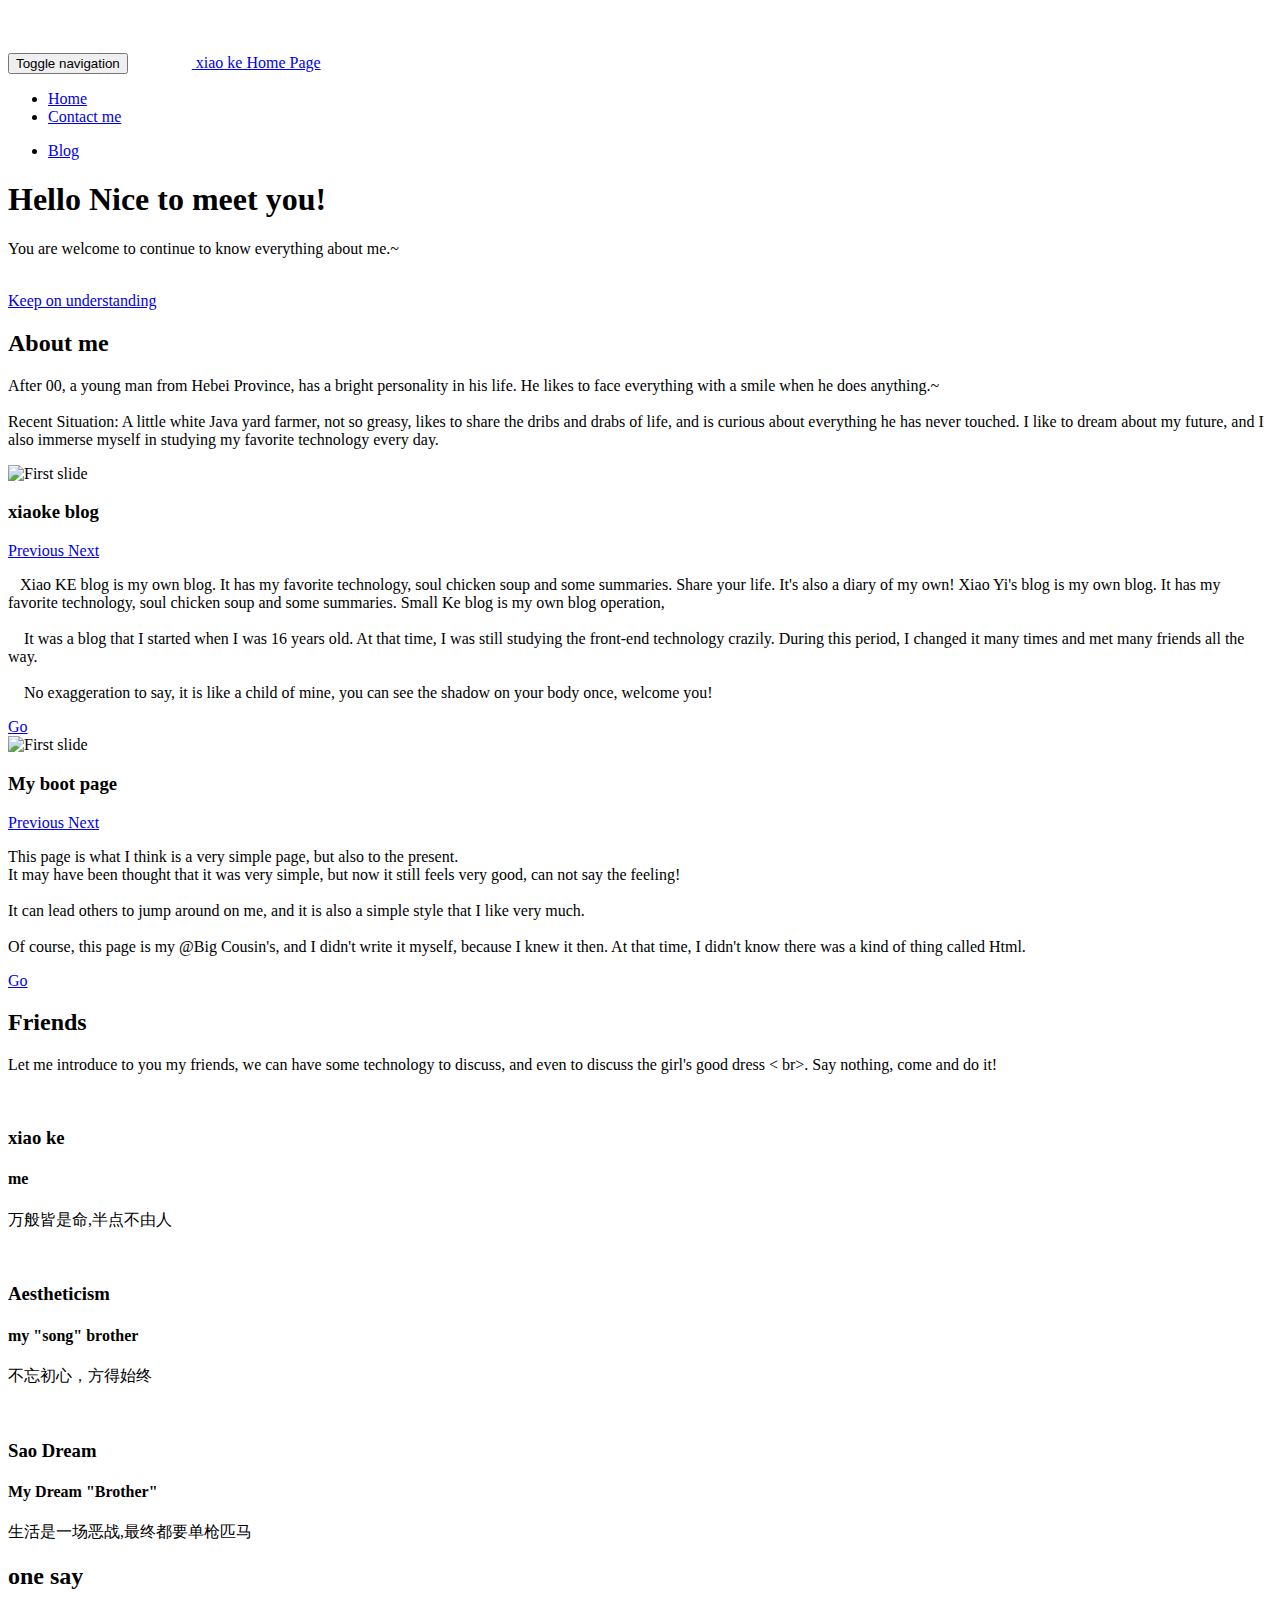
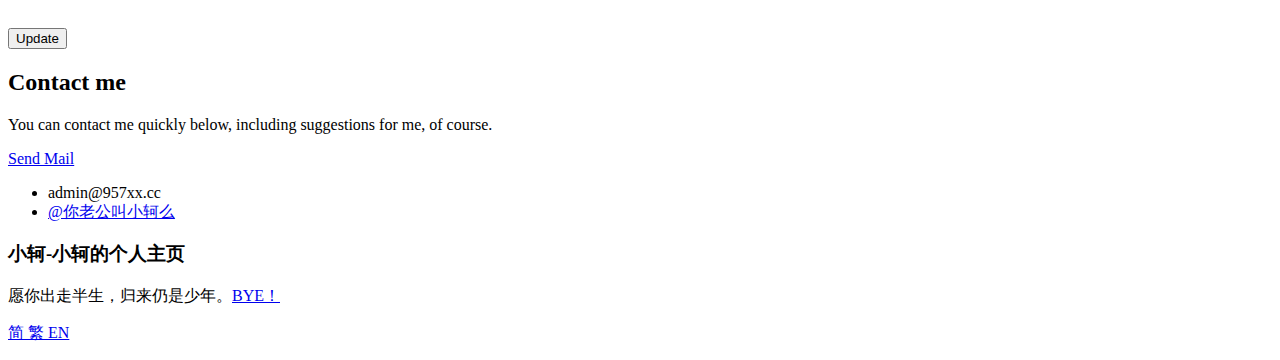
==== commit 0a58e80c: "'集成cdn支持'" ====
--- a/en-us/index.html
+++ b/en-us/index.html
@@ -7,18 +7,12 @@
   <meta content="width=device-width,initial-scale=1" name="viewport">
   <meta name="keywords" content="Small Ke Ke small personal homepage, QQ:2501521908. website: www.keshaowl.cn, small Foucault's personal homepage is small Ke introduced their own page, it is also possible to update their living habits, welcome your arrival. Stationmaster QQ:2501521908">
   <meta name="description" content="Small personal homepage is small Ke Ke introduced their own page, it is also possible to update their living habits, welcome your arrival. Stationmaster QQ:2501521908">
-
-  
+  <link href="https://ssl.static.957xx.cc/index/home/2.0/css/style.css" rel="stylesheet"></head>
   <link href="https://cdn.bootcss.com/font-awesome/4.4.0/css/font-awesome.css" rel="stylesheet">
   <link rel="apple-touch-icon" sizes="180x180" href="https://www.keshaowl.cn/favicon.ico">
   <link href="https://www.keshaowl.cn/favicon.ico" rel="icon">
 
-  <link href="" rel="stylesheet">
-
   <title>xiao ke - xiao ke personal homepage</title>
-
-  <link href="../assets/css/style.css" rel="stylesheet"></head>
-
   <!-- en版本调用google字体库 web fonts-->
   <link rel="stylesheet" href="https://fonts.googleapis.com/css?family=Source+Sans+Pro:300,600">
 <body> 
@@ -99,7 +93,7 @@
                 <div class="carousel-inner" role="listbox">
 
                     <div class="item active">
-                        <img class="img-responsive" src="../assets/images/img-06.jpg" alt="First slide">
+                        <img class="img-responsive" src="https://ssl.static.957xx.cc/index/home/2.0/images/img-06.jpg" alt="First slide">
                         <div class="carousel-caption card-shadow reveal">
                           
                           <h3>xiaoke blog</h3>
@@ -138,7 +132,7 @@
                     </div>
                    
                     <div class="item">
-                        <img class="img-responsive" src="../assets/images/img-04.jpg" alt="First slide">
+                        <img class="img-responsive" src="https://ssl.static.957xx.cc/index/home/2.0/img-04.jpg" alt="First slide">
                         <div class="carousel-caption card-shadow reveal">
 
                           <h3>My boot page</h3>
@@ -282,16 +276,7 @@
               <form action="" class="reveal-content">
                 <div class="row">
                   <div class="col-md-7">
-                    <div class="form-group">
-                      <input type="email" class="form-control" id="email" placeholder="Your email">
-                    </div>
-                    <div class="form-group">
-                      <input type="text" class="form-control" id="subject" placeholder="Title">
-                    </div>
-                    <div class="form-group">
-                      <textarea class="form-control" rows="3" placeholder="Message"></textarea>
-                    </div>
-                    <button type="submit" class="btn btn-primary">Submit</button>
+                      <a target="target" class="btn btn-primary" href="https://mail.qq.com/cgi-bin/qm_share?t=qm_mailme&email=admin@957xx.cc">Send Mail</a>
                   </div>
                   <div class="col-md-5">
                     <ul class="list-unstyled address-container">
@@ -326,7 +311,15 @@
     navbarFixedTopAnimation();
   });
 </script>
-
+<!--
+
+您好，感谢您对此项目有兴趣代码看到了这里。
+问题联系:
+Q：2501521908
+
+如需调用请查看详细帮助:
+http://www.keshaowl.cn/user/cdn.html
+-->
 <footer class="footer-container white-text-container">
   <div class="container">
     <div class="row">
@@ -366,8 +359,7 @@
   });
 </script>
 
-<script type="text/javascript" src="../assets/js/main.js"></script></body>
-
+<script type="text/javascript" src="https://ssl.static.957xx.cc/index/home/2.0/js/main.js"></script></body>
 <script src="https://cdn.bootcss.com/jquery/3.3.1/jquery.min.js"></script>
 <script type="text/javascript">
     var resulthtml="";
